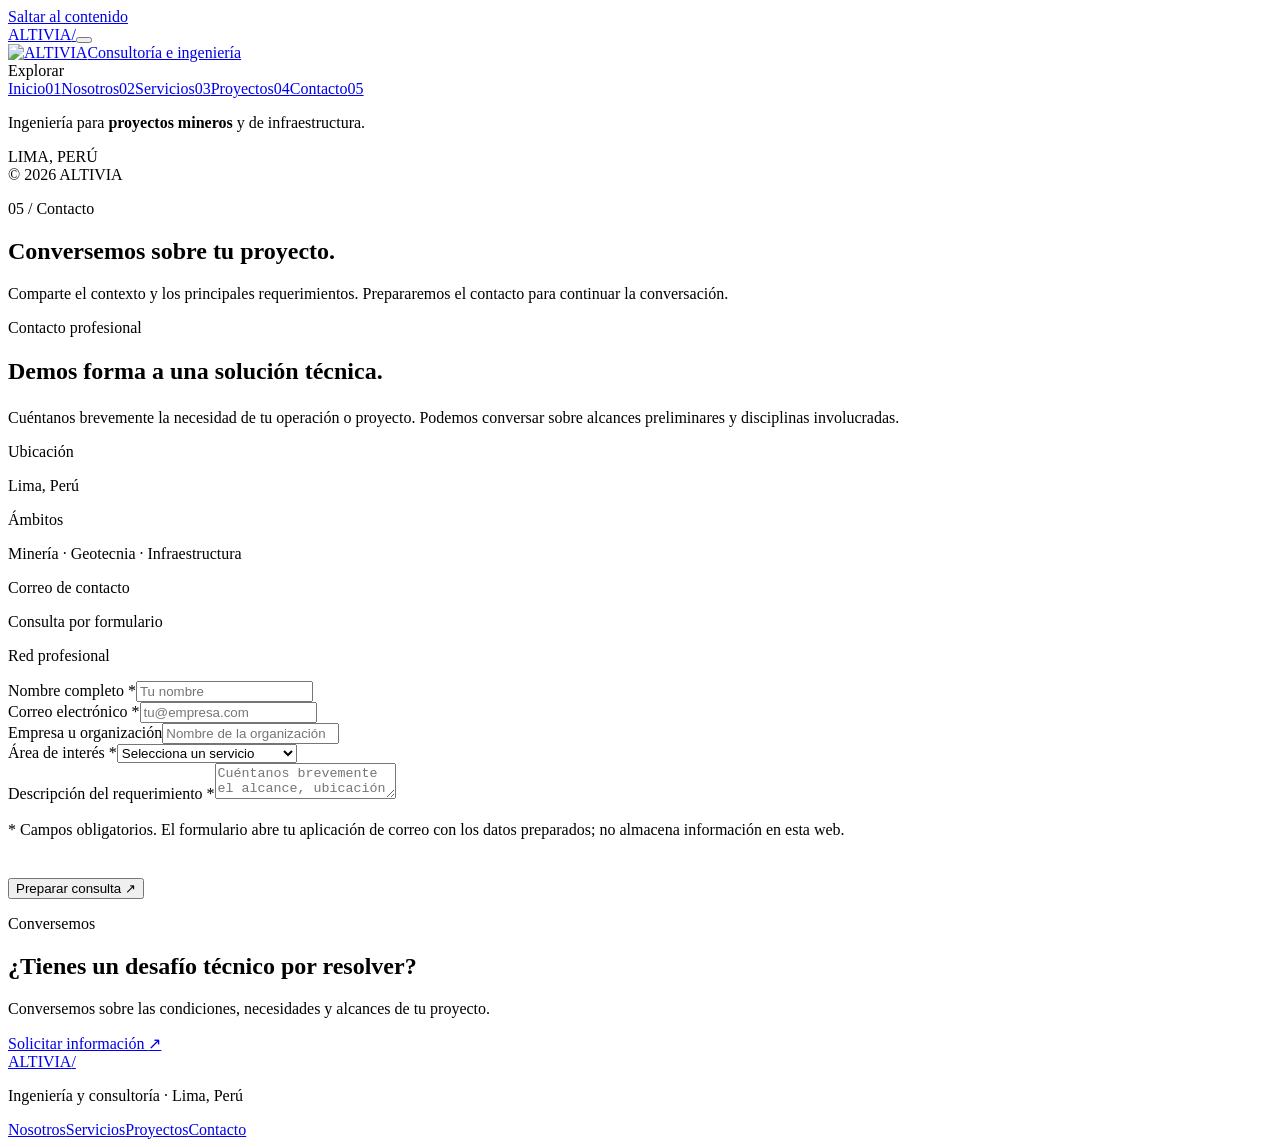
==== contacto.html @ 5d62ef06 "Add files via upload" ====
<!doctype html><html lang="es"><head><meta charset="utf-8"><meta name="viewport" content="width=device-width,initial-scale=1"><meta name="theme-color" content="#061e30"><meta name="description" content="Contacta a ALTIVIA para evaluar requerimientos de ingeniería, geotecnia, relaves e infraestructura."><meta property="og:type" content="website"><meta property="og:title" content="Contacto | ALTIVIA"><meta property="og:description" content="Contacta a ALTIVIA para evaluar requerimientos de ingeniería, geotecnia, relaves e infraestructura."><meta property="og:image" content="assets/img/aerial-relaves.webp"><title>Contacto | ALTIVIA</title><link rel="icon" type="image/svg+xml" href="favicon.svg"><link rel="preconnect" href="https://fonts.googleapis.com"><link rel="preconnect" href="https://fonts.gstatic.com" crossorigin><link rel="stylesheet" href="assets/css/styles.css"></head><body><div class="layout"><a class="skip" href="#contenido">Saltar al contenido</a>
<header class="mobile-header"><a class="mobile-logo" href="index.html" aria-label="ALTIVIA, ir al inicio">ALTIVIA<span style="color:var(--red)">/</span></a><button type="button" class="mobile-nav-trigger" id="mobile-menu" aria-label="Abrir navegación" aria-controls="main-sidebar" aria-expanded="false"><span class="burger-icon" aria-hidden="true"><i></i><i></i><i></i></span></button></header>
<div class="mobile-scrim" id="mobile-scrim" aria-hidden="true"></div>
<aside class="sidebar" id="main-sidebar" aria-label="Navegación principal"><a href="index.html" class="brand" aria-label="ALTIVIA - Inicio"><img class="brand-img" src="assets/img/altivia-logotipo-blanco.png" alt="ALTIVIA" width="164" height="45"><span class="brand-sub">Consultoría e ingeniería</span></a><div class="sidebar-lab">Explorar</div><nav class="site-nav"><a class="nav-link " href="index.html" ><span>Inicio</span><span class="nav-no">01</span></a><a class="nav-link " href="nosotros.html" ><span>Nosotros</span><span class="nav-no">02</span></a><a class="nav-link " href="servicios.html" ><span>Servicios</span><span class="nav-no">03</span></a><a class="nav-link " href="proyectos.html" ><span>Proyectos</span><span class="nav-no">04</span></a><a class="nav-link current" href="contacto.html" aria-current="page"><span>Contacto</span><span class="nav-no">05</span></a></nav><div class="sidebar-bottom"><span class="side-line"></span><p class="side-tagline">Ingeniería para <strong>proyectos mineros</strong> y de infraestructura.</p><p class="side-small">LIMA, PERÚ<br>© <span id="year">2026</span> ALTIVIA</p></div></aside><main class="main" id="contenido"><section class="sub-hero wrap" style="--hero-image:url('assets/img/equipo-en-campo.webp')"><div class="page-inner" style="width:100%"><div class="hero-content"><p class="eyebrow">05 / Contacto</p><h1>Conversemos sobre <strong>tu proyecto.</strong></h1><p>Comparte el contexto y los principales requerimientos. Prepararemos el contacto para continuar la conversación.</p></div></div></section><section class="section section-white wrap"><div class="page-inner contact-grid"><div class="contact-copy"><p class="section-kicker">Contacto profesional</p><h2 style="margin-top:21px">Demos forma a una <strong>solución técnica.</strong></h2><p class="bodycopy" style="margin-top:24px">Cuéntanos brevemente la necesidad de tu operación o proyecto. Podemos conversar sobre alcances preliminares y disciplinas involucradas.</p><div class="contact-info"><div class="contact-info-item"><span>Ubicación</span><p>Lima, Perú</p></div><div class="contact-info-item"><span>Ámbitos</span><p>Minería · Geotecnia · Infraestructura</p></div><div class="contact-info-item"><span>Correo de contacto</span><p><a data-contact-email href="#" hidden></a><span class="detail-note">Consulta por formulario</span></p></div><div class="contact-info-item"><span>Red profesional</span><p><a data-linkedin href="#" hidden target="_blank" rel="noopener noreferrer">LinkedIn de ALTIVIA ↗</a></p></div></div></div><div><form id="contact-form"><div class="form-grid"><div class="field"><label for="nombre">Nombre completo *</label><input id="nombre" name="nombre" autocomplete="name" required maxlength="120" placeholder="Tu nombre"></div><div class="field"><label for="correo">Correo electrónico *</label><input id="correo" type="email" name="correo" autocomplete="email" maxlength="160" required placeholder="tu@empresa.com"></div><div class="field field-full"><label for="empresa">Empresa u organización</label><input id="empresa" name="empresa" autocomplete="organization" maxlength="140" placeholder="Nombre de la organización"></div><div class="field field-full"><label for="servicio">Área de interés *</label><select name="servicio" id="servicio" required><option value="" disabled selected>Selecciona un servicio</option><option>Geotecnia minera</option><option>Gestión de relaves</option><option>Investigaciones geofísicas</option><option>Ingeniería civil e hidráulica</option><option>Supervisión y QA/QC</option><option>Evaluación de alternativas</option><option>Otro requerimiento</option></select></div><div class="field field-full"><label for="mensaje">Descripción del requerimiento *</label><textarea id="mensaje" name="mensaje" minlength="15" maxlength="3000" required placeholder="Cuéntanos brevemente el alcance, ubicación y necesidad del proyecto..."></textarea></div></div><p class="form-note" style="margin-top:18px">* Campos obligatorios. El formulario abre tu aplicación de correo con los datos preparados; no almacena información en esta web.</p><div id="form-status" class="form-status" aria-live="polite"></div><button class="button button-navy" type="submit" style="margin-top:23px">Preparar consulta <span class="arrow" aria-hidden="true">↗</span></button></form></div></div></section><section class="section cta wrap"><div class="page-inner cta-inner"><div><p class="eyebrow">Conversemos</p><h2>¿Tienes un <strong>desafío técnico</strong> por resolver?</h2><p>Conversemos sobre las condiciones, necesidades y alcances de tu proyecto.</p></div><a class="button" href="contacto.html">Solicitar información <span class="arrow" aria-hidden="true">↗</span></a></div></section><footer class="footer wrap"><div class="page-inner footer-inner"><div><a href="index.html" class="footer-brand">ALTIVIA<span class="foot-mark">/</span></a><p class="footer-meta">Ingeniería y consultoría · Lima, Perú</p></div><nav class="footer-links" aria-label="Enlaces inferiores"><a href="nosotros.html">Nosotros</a><a href="servicios.html">Servicios</a><a href="proyectos.html">Proyectos</a><a href="contacto.html">Contacto</a><a data-linkedin href="#" rel="noopener noreferrer" target="_blank" hidden>LinkedIn</a></nav></div></footer></main></div><script src="assets/js/config.js" defer></script><script src="assets/js/main.js" defer></script></body></html>
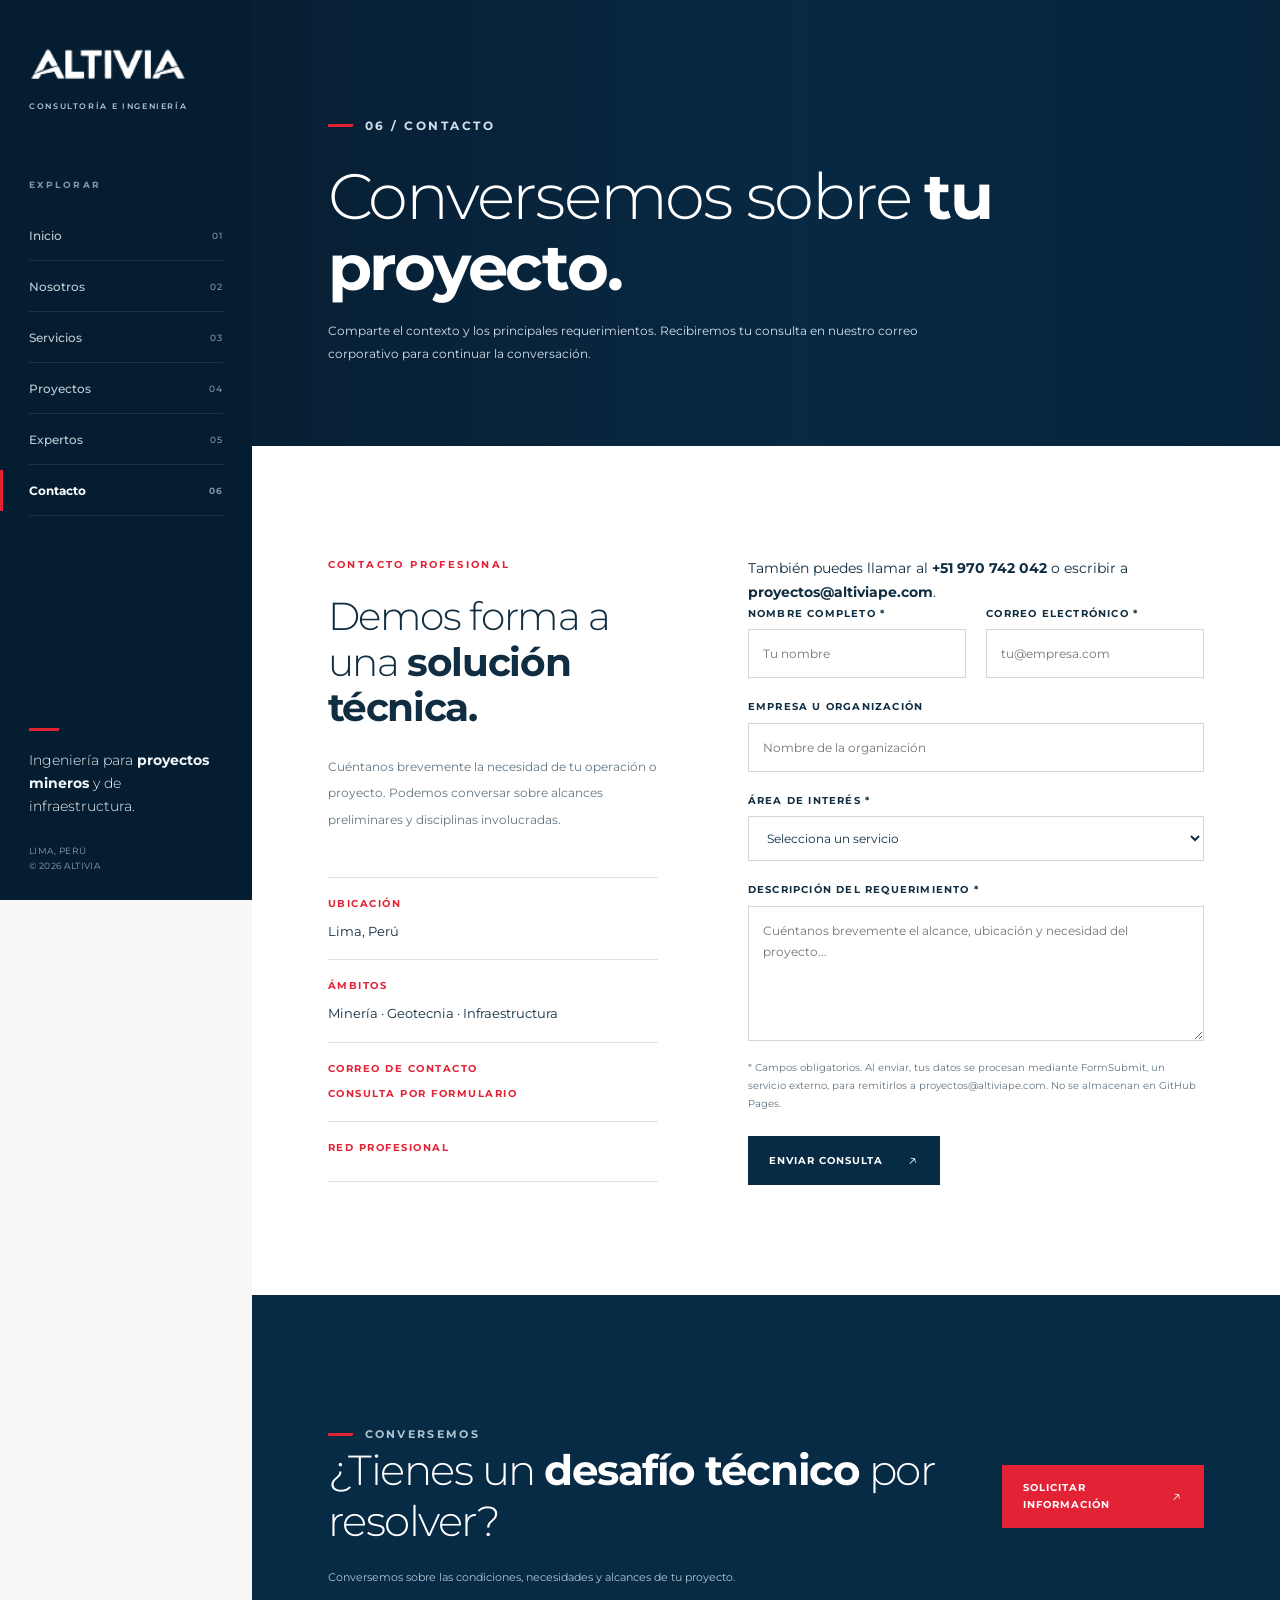
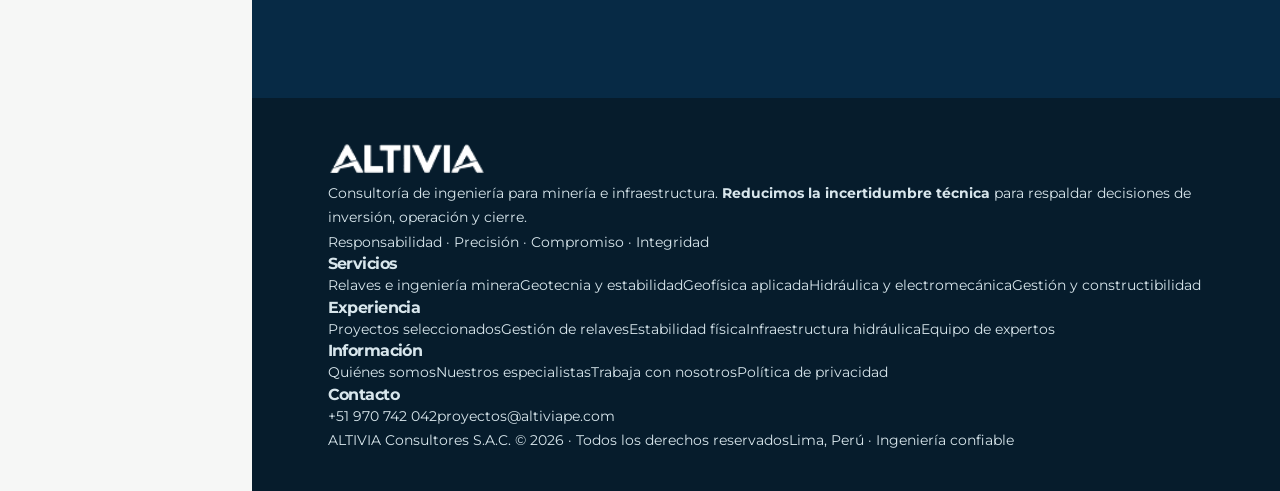
==== commit ce787ec9: "Add files via upload" ====
--- a/contacto.html
+++ b/contacto.html
@@ -1,4 +1,10 @@
-<!doctype html><html lang="es"><head><meta charset="utf-8"><meta name="viewport" content="width=device-width,initial-scale=1"><meta name="theme-color" content="#061e30"><meta name="description" content="Contacta a ALTIVIA para evaluar requerimientos de ingeniería, geotecnia, relaves e infraestructura."><meta property="og:type" content="website"><meta property="og:title" content="Contacto | ALTIVIA"><meta property="og:description" content="Contacta a ALTIVIA para evaluar requerimientos de ingeniería, geotecnia, relaves e infraestructura."><meta property="og:image" content="assets/img/aerial-relaves.webp"><title>Contacto | ALTIVIA</title><link rel="icon" type="image/svg+xml" href="favicon.svg"><link rel="preconnect" href="https://fonts.googleapis.com"><link rel="preconnect" href="https://fonts.gstatic.com" crossorigin><link rel="stylesheet" href="assets/css/styles.css"></head><body><div class="layout"><a class="skip" href="#contenido">Saltar al contenido</a>
-<header class="mobile-header"><a class="mobile-logo" href="index.html" aria-label="ALTIVIA, ir al inicio">ALTIVIA<span style="color:var(--red)">/</span></a><button type="button" class="mobile-nav-trigger" id="mobile-menu" aria-label="Abrir navegación" aria-controls="main-sidebar" aria-expanded="false"><span class="burger-icon" aria-hidden="true"><i></i><i></i><i></i></span></button></header>
-<div class="mobile-scrim" id="mobile-scrim" aria-hidden="true"></div>
-<aside class="sidebar" id="main-sidebar" aria-label="Navegación principal"><a href="index.html" class="brand" aria-label="ALTIVIA - Inicio"><img class="brand-img" src="assets/img/altivia-logotipo-blanco.png" alt="ALTIVIA" width="164" height="45"><span class="brand-sub">Consultoría e ingeniería</span></a><div class="sidebar-lab">Explorar</div><nav class="site-nav"><a class="nav-link " href="index.html" ><span>Inicio</span><span class="nav-no">01</span></a><a class="nav-link " href="nosotros.html" ><span>Nosotros</span><span class="nav-no">02</span></a><a class="nav-link " href="servicios.html" ><span>Servicios</span><span class="nav-no">03</span></a><a class="nav-link " href="proyectos.html" ><span>Proyectos</span><span class="nav-no">04</span></a><a class="nav-link current" href="contacto.html" aria-current="page"><span>Contacto</span><span class="nav-no">05</span></a></nav><div class="sidebar-bottom"><span class="side-line"></span><p class="side-tagline">Ingeniería para <strong>proyectos mineros</strong> y de infraestructura.</p><p class="side-small">LIMA, PERÚ<br>© <span id="year">2026</span> ALTIVIA</p></div></aside><main class="main" id="contenido"><section class="sub-hero wrap" style="--hero-image:url('assets/img/equipo-en-campo.webp')"><div class="page-inner" style="width:100%"><div class="hero-content"><p class="eyebrow">05 / Contacto</p><h1>Conversemos sobre <strong>tu proyecto.</strong></h1><p>Comparte el contexto y los principales requerimientos. Prepararemos el contacto para continuar la conversación.</p></div></div></section><section class="section section-white wrap"><div class="page-inner contact-grid"><div class="contact-copy"><p class="section-kicker">Contacto profesional</p><h2 style="margin-top:21px">Demos forma a una <strong>solución técnica.</strong></h2><p class="bodycopy" style="margin-top:24px">Cuéntanos brevemente la necesidad de tu operación o proyecto. Podemos conversar sobre alcances preliminares y disciplinas involucradas.</p><div class="contact-info"><div class="contact-info-item"><span>Ubicación</span><p>Lima, Perú</p></div><div class="contact-info-item"><span>Ámbitos</span><p>Minería · Geotecnia · Infraestructura</p></div><div class="contact-info-item"><span>Correo de contacto</span><p><a data-contact-email href="#" hidden></a><span class="detail-note">Consulta por formulario</span></p></div><div class="contact-info-item"><span>Red profesional</span><p><a data-linkedin href="#" hidden target="_blank" rel="noopener noreferrer">LinkedIn de ALTIVIA ↗</a></p></div></div></div><div><form id="contact-form"><div class="form-grid"><div class="field"><label for="nombre">Nombre completo *</label><input id="nombre" name="nombre" autocomplete="name" required maxlength="120" placeholder="Tu nombre"></div><div class="field"><label for="correo">Correo electrónico *</label><input id="correo" type="email" name="correo" autocomplete="email" maxlength="160" required placeholder="tu@empresa.com"></div><div class="field field-full"><label for="empresa">Empresa u organización</label><input id="empresa" name="empresa" autocomplete="organization" maxlength="140" placeholder="Nombre de la organización"></div><div class="field field-full"><label for="servicio">Área de interés *</label><select name="servicio" id="servicio" required><option value="" disabled selected>Selecciona un servicio</option><option>Geotecnia minera</option><option>Gestión de relaves</option><option>Investigaciones geofísicas</option><option>Ingeniería civil e hidráulica</option><option>Supervisión y QA/QC</option><option>Evaluación de alternativas</option><option>Otro requerimiento</option></select></div><div class="field field-full"><label for="mensaje">Descripción del requerimiento *</label><textarea id="mensaje" name="mensaje" minlength="15" maxlength="3000" required placeholder="Cuéntanos brevemente el alcance, ubicación y necesidad del proyecto..."></textarea></div></div><p class="form-note" style="margin-top:18px">* Campos obligatorios. El formulario abre tu aplicación de correo con los datos preparados; no almacena información en esta web.</p><div id="form-status" class="form-status" aria-live="polite"></div><button class="button button-navy" type="submit" style="margin-top:23px">Preparar consulta <span class="arrow" aria-hidden="true">↗</span></button></form></div></div></section><section class="section cta wrap"><div class="page-inner cta-inner"><div><p class="eyebrow">Conversemos</p><h2>¿Tienes un <strong>desafío técnico</strong> por resolver?</h2><p>Conversemos sobre las condiciones, necesidades y alcances de tu proyecto.</p></div><a class="button" href="contacto.html">Solicitar información <span class="arrow" aria-hidden="true">↗</span></a></div></section><footer class="footer wrap"><div class="page-inner footer-inner"><div><a href="index.html" class="footer-brand">ALTIVIA<span class="foot-mark">/</span></a><p class="footer-meta">Ingeniería y consultoría · Lima, Perú</p></div><nav class="footer-links" aria-label="Enlaces inferiores"><a href="nosotros.html">Nosotros</a><a href="servicios.html">Servicios</a><a href="proyectos.html">Proyectos</a><a href="contacto.html">Contacto</a><a data-linkedin href="#" rel="noopener noreferrer" target="_blank" hidden>LinkedIn</a></nav></div></footer></main></div><script src="assets/js/config.js" defer></script><script src="assets/js/main.js" defer></script></body></html>+<!DOCTYPE html>
+<html lang="es"><head><meta charset="utf-8"/><meta content="width=device-width,initial-scale=1" name="viewport"/><meta content="#061e30" name="theme-color"/><meta content="Contacta a ALTIVIA para evaluar requerimientos de ingeniería, geotecnia, relaves e infraestructura." name="description"/><meta content="website" property="og:type"/><meta content="Contacto | ALTIVIA" property="og:title"/><meta content="Contacta a ALTIVIA para evaluar requerimientos de ingeniería, geotecnia, relaves e infraestructura." property="og:description"/><meta content="assets/img/aerial-relaves.webp" property="og:image"/><title>Contacto | ALTIVIA</title><link href="favicon.svg" rel="icon" type="image/svg+xml"/><link href="https://fonts.googleapis.com" rel="preconnect"/><link crossorigin="" href="https://fonts.gstatic.com" rel="preconnect"/><link href="assets/css/styles.css?v=3" rel="stylesheet"/></head><body><div class="layout"><a class="skip" href="#contenido">Saltar al contenido</a>
+<header class="mobile-header"><a aria-label="ALTIVIA, ir al inicio" class="mobile-logo" href="index.html">ALTIVIA<span style="color:var(--red)">/</span></a><button aria-controls="main-sidebar" aria-expanded="false" aria-label="Abrir navegación" class="mobile-nav-trigger" id="mobile-menu" type="button"><span aria-hidden="true" class="burger-icon"><i></i><i></i><i></i></span></button></header>
+<div aria-hidden="true" class="mobile-scrim" id="mobile-scrim"></div>
+<aside aria-label="Navegación principal" class="sidebar" id="main-sidebar"><a aria-label="ALTIVIA - Inicio" class="brand" href="index.html"><img alt="ALTIVIA" class="brand-img" height="45" src="assets/img/altivia-logotipo-blanco.png" width="164"/><span class="brand-sub">Consultoría e ingeniería</span></a><div class="sidebar-lab">Explorar</div><nav class="site-nav"><a class="nav-link" href="index.html"><span>Inicio</span><span class="nav-no">01</span></a><a class="nav-link" href="nosotros.html"><span>Nosotros</span><span class="nav-no">02</span></a><a class="nav-link" href="servicios.html"><span>Servicios</span><span class="nav-no">03</span></a><a class="nav-link" href="proyectos.html"><span>Proyectos</span><span class="nav-no">04</span></a><a class="nav-link" href="expertos.html"><span>Expertos</span><span class="nav-no">05</span></a><a aria-current="page" class="nav-link current" href="contacto.html"><span>Contacto</span><span class="nav-no">06</span></a></nav><div class="sidebar-bottom"><span class="side-line"></span><p class="side-tagline">Ingeniería para <strong>proyectos mineros</strong> y de infraestructura.</p><p class="side-small">LIMA, PERÚ<br/>© <span id="year">2026</span> ALTIVIA</p></div></aside><main class="main" id="contenido"><section class="sub-hero wrap" style="--hero-image:url('assets/img/equipo-en-campo.webp')"><div class="page-inner" style="width:100%"><div class="hero-content"><p class="eyebrow">06 / Contacto</p><h1>Conversemos sobre <strong>tu proyecto.</strong></h1><p>Comparte el contexto y los principales requerimientos. Recibiremos tu consulta en nuestro correo corporativo para continuar la conversación.</p></div></div></section><section class="section section-white wrap"><div class="page-inner contact-grid"><div class="contact-copy"><p class="section-kicker">Contacto profesional</p><h2 style="margin-top:21px">Demos forma a una <strong>solución técnica.</strong></h2><p class="bodycopy" style="margin-top:24px">Cuéntanos brevemente la necesidad de tu operación o proyecto. Podemos conversar sobre alcances preliminares y disciplinas involucradas.</p><div class="contact-info"><div class="contact-info-item"><span>Ubicación</span><p>Lima, Perú</p></div><div class="contact-info-item"><span>Ámbitos</span><p>Minería · Geotecnia · Infraestructura</p></div><div class="contact-info-item"><span>Correo de contacto</span><p><a data-contact-email="" hidden="" href="#"></a><span class="detail-note">Consulta por formulario</span></p></div><div class="contact-info-item"><span>Red profesional</span><p><a data-linkedin="" hidden="" href="#" rel="noopener noreferrer" target="_blank">LinkedIn de ALTIVIA ↗</a></p></div></div></div><div><p class="contact-phone-inline">También puedes llamar al <a href="tel:+51970742042"><strong>+51 970 742 042</strong></a> o escribir a <a href="mailto:proyectos@altiviape.com"><strong>proyectos@altiviape.com</strong></a>.</p><form accept-charset="UTF-8" action="https://formsubmit.co/proyectos@altiviape.com" id="contact-form" method="POST">
+<input name="_subject" type="hidden" value="Nueva consulta desde ALTIVIA Web"/>
+<input name="_template" type="hidden" value="table"/>
+<input name="_next" type="hidden" value="https://yersicp-oss.github.io/altivia-web/gracias.html"/>
+<input name="_url" type="hidden" value="https://yersicp-oss.github.io/altivia-web/contacto.html"/>
+<input aria-hidden="true" autocomplete="off" name="_honey" style="position:absolute;left:-9999px" tabindex="-1" type="text"/><div class="form-grid"><div class="field"><label for="nombre">Nombre completo *</label><input autocomplete="name" id="nombre" maxlength="120" name="nombre" placeholder="Tu nombre" required=""/></div><div class="field"><label for="correo">Correo electrónico *</label><input autocomplete="email" id="correo" maxlength="160" name="email" placeholder="tu@empresa.com" required="" type="email"/></div><div class="field field-full"><label for="empresa">Empresa u organización</label><input autocomplete="organization" id="empresa" maxlength="140" name="empresa" placeholder="Nombre de la organización"/></div><div class="field field-full"><label for="servicio">Área de interés *</label><select id="servicio" name="servicio" required=""><option disabled="" selected="" value="">Selecciona un servicio</option><option>Geotecnia minera</option><option>Gestión de relaves</option><option>Investigaciones geofísicas</option><option>Ingeniería civil e hidráulica</option><option>Supervisión y QA/QC</option><option>Evaluación de alternativas</option><option>Otro requerimiento</option></select></div><div class="field field-full"><label for="mensaje">Descripción del requerimiento *</label><textarea id="mensaje" maxlength="3000" minlength="15" name="mensaje" placeholder="Cuéntanos brevemente el alcance, ubicación y necesidad del proyecto..." required=""></textarea></div></div><p class="form-note" style="margin-top:18px">* Campos obligatorios. Al enviar, tus datos se procesan mediante FormSubmit, un servicio externo, para remitirlos a proyectos@altiviape.com. No se almacenan en GitHub Pages.</p><button class="button button-navy" style="margin-top:23px" type="submit">Enviar consulta <span aria-hidden="true" class="arrow">↗</span></button></form></div></div></section><section class="section cta wrap"><div class="page-inner cta-inner"><div><p class="eyebrow">Conversemos</p><h2>¿Tienes un <strong>desafío técnico</strong> por resolver?</h2><p>Conversemos sobre las condiciones, necesidades y alcances de tu proyecto.</p></div><a class="button" href="contacto.html">Solicitar información <span aria-hidden="true" class="arrow">↗</span></a></div></section><footer class="footer footer-pro wrap" role="contentinfo"><div class="page-inner"><div class="footer-columns"><div class="footer-column footer-company"><a class="footer-logo" href="index.html"><img alt="ALTIVIA Consultores" height="45" src="assets/img/altivia-logotipo-blanco.png" width="164"/></a><p>Consultoría de ingeniería para minería e infraestructura. <strong>Reducimos la incertidumbre técnica</strong> para respaldar decisiones de inversión, operación y cierre.</p><p class="footer-values">Responsabilidad · Precisión · Compromiso · Integridad</p></div><div class="footer-column"><h3>Servicios</h3><a href="servicios.html#servicio-1">Relaves e ingeniería minera</a><a href="servicios.html#servicio-2">Geotecnia y estabilidad</a><a href="servicios.html#servicio-3">Geofísica aplicada</a><a href="servicios.html#servicio-4">Hidráulica y electromecánica</a><a href="servicios.html#servicio-5">Gestión y constructibilidad</a></div><div class="footer-column"><h3>Experiencia</h3><a href="proyectos.html">Proyectos seleccionados</a><a href="proyectos.html?categoria=relaves">Gestión de relaves</a><a href="proyectos.html?categoria=geotecnia">Estabilidad física</a><a href="proyectos.html?categoria=agua">Infraestructura hidráulica</a><a href="expertos.html">Equipo de expertos</a></div><div class="footer-column"><h3>Información</h3><a href="nosotros.html">Quiénes somos</a><a href="expertos.html">Nuestros especialistas</a><a href="mailto:proyectos@altiviape.com?subject=Postulaci%C3%B3n%20ALTIVIA">Trabaja con nosotros</a><a href="privacidad.html">Política de privacidad</a><h3 class="footer-contact-title">Contacto</h3><a class="footer-contact-link" href="tel:+51970742042">+51 970 742 042</a><a class="footer-contact-link" href="mailto:proyectos@altiviape.com">proyectos@altiviape.com</a></div></div><div class="footer-bottom"><span>ALTIVIA Consultores S.A.C. © <span class="footer-year">2026</span> · Todos los derechos reservados</span><span>Lima, Perú · Ingeniería confiable</span></div></div></footer></main></div><script defer="" src="assets/js/config.js?v=3"></script><script defer="" src="assets/js/main.js?v=3"></script></body></html>
--- a/assets/css/styles.css
+++ b/assets/css/styles.css
@@ -0,0 +1,7 @@
+@import url('https://fonts.googleapis.com/css2?family=Montserrat:wght@300;400;500;600;700;800&display=swap');
+:root{--navy:#072a45;--navy2:#0b3654;--navy3:#051d30;--red:#e32236;--ink:#102d41;--muted:#637582;--paper:#f6f7f6;--line:#dce3e7;--white:#fff;--sidebar:252px;--max:1510px;--ease:cubic-bezier(.2,.7,.15,1)}
+*{box-sizing:border-box}html{scroll-behavior:smooth}body{margin:0;background:var(--paper);color:var(--ink);font-family:'Montserrat',Arial,sans-serif;font-size:14px;line-height:1.75;-webkit-font-smoothing:antialiased}::selection{background:#f6bec3;color:#071e30}a{color:inherit;text-decoration:none}button,input,select,textarea{font:inherit}button{cursor:pointer}button:disabled{cursor:not-allowed}img{max-width:100%;display:block}h1,h2,h3,h4,p{margin:0}h1,h2,h3,h4{line-height:1.16;letter-spacing:-.035em}h1,h2{font-weight:300}strong,b{font-weight:700}.skip{position:absolute;left:-9999px;z-index:1000;background:#fff;padding:10px}.skip:focus{left:10px;top:10px}.layout{min-height:100vh}.sidebar{position:fixed;z-index:50;left:0;top:0;bottom:0;width:var(--sidebar);padding:41px 29px 27px;background:var(--navy3);display:flex;flex-direction:column;color:#fff}.brand{display:block;width:max-content;margin-bottom:64px}.brand-img{width:164px;height:auto;min-height:39px;object-fit:contain;object-position:left center}.brand-sub{display:block;margin-top:12px;font-size:8px;font-weight:600;letter-spacing:.205em;color:#b9c7d4;text-transform:uppercase}.sidebar-lab{font-size:9px;letter-spacing:.27em;color:#7e9bae;text-transform:uppercase;font-weight:700;margin-bottom:18px}.site-nav{display:flex;flex-direction:column;gap:0}.nav-link{display:flex;align-items:center;justify-content:space-between;min-height:51px;color:#bdccd5;border-bottom:1px solid #ffffff19;font-size:12px;font-weight:500;transition:color .2s,padding .2s}.nav-link:hover,.nav-link:focus-visible{color:#fff;padding-left:4px}.nav-link.current{color:#fff;font-weight:700}.nav-link.current:before{content:'';position:absolute;left:0;height:41px;width:3px;background:var(--red)}.nav-no{font-size:9px;color:#7d99ad;letter-spacing:.1em}.sidebar-bottom{margin-top:auto}.side-line{display:block;width:30px;height:3px;background:var(--red);transform:skew(-20deg);margin-bottom:18px}.side-tagline{font-weight:300;font-size:14px;line-height:1.65;color:#f3f7fa}.side-tagline strong{font-weight:700}.side-small{font-size:9px;color:#8ba2b2;line-height:1.6;letter-spacing:.05em;margin-top:26px}.main{margin-left:var(--sidebar);min-width:0;overflow:hidden}.page-inner{max-width:var(--max);margin:auto}.wrap{padding-left:clamp(28px,5.9vw,104px);padding-right:clamp(28px,5.9vw,104px)}.top-rail{position:absolute;z-index:5;left:0;right:0;top:0;display:flex;align-items:center;justify-content:space-between;padding:24px clamp(28px,5.9vw,104px);font-size:9px;letter-spacing:.16em;font-weight:600;color:#e9f1f6;text-transform:uppercase}.top-rail .top-right{display:flex;align-items:center;gap:14px}.top-dot{width:5px;height:5px;background:var(--red);border-radius:100%}.hero{height:min(790px,100vh);min-height:620px;background:var(--navy3);color:white;position:relative;isolation:isolate;overflow:hidden;display:flex;align-items:center}.hero::before{content:'';position:absolute;inset:0;background-image:linear-gradient(90deg,rgba(2,24,40,.88) 0%,rgba(3,28,47,.65) 44%,rgba(4,32,54,.22) 100%),url('../img/aerial-relaves.webp');background-position:center,center 51%;background-size:cover;z-index:-2}.hero::after{content:'';position:absolute;z-index:-1;right:-200px;bottom:-230px;width:650px;height:420px;border:1px solid #ffffff59;border-radius:49% 51% 0 0;transform:rotate(-26deg)}.hero-content{position:relative;z-index:2;max-width:950px;padding-top:84px;padding-bottom:120px}.eyebrow{display:inline-flex;align-items:center;gap:12px;letter-spacing:.21em;text-transform:uppercase;font-size:10px;font-weight:700;color:#aac1cf}.eyebrow::before{content:'';height:3px;width:25px;transform:skew(-22deg);background:var(--red)}.hero .eyebrow{color:#c9d7de}.hero h1{font-size:clamp(47px,5.2vw,87px);max-width:900px;letter-spacing:-.048em;margin:26px 0 25px;line-height:1.08}.hero h1 strong{display:inline;font-weight:700}.hero-desc{max-width:640px;font-size:14px;line-height:1.95;font-weight:400;color:#e5eef4}.btn-row{display:flex;gap:13px;align-items:center;flex-wrap:wrap;margin-top:37px}.button{min-height:49px;padding:13px 20px;background:var(--red);color:#fff;display:inline-flex;align-items:center;justify-content:center;gap:24px;text-transform:uppercase;letter-spacing:.1em;font-size:10px;font-weight:700;border:1px solid var(--red);transition:.25s var(--ease)}.button:hover{background:#b81327;border-color:#b81327;transform:translateY(-2px)}.button-outline{background:transparent;border:1px solid #ffffffa8}.button-outline:hover{background:#fff;color:var(--navy3);border-color:#fff}.button-navy{background:var(--navy);border-color:var(--navy)}.button-navy:hover{background:#0b466b;border-color:#0b466b}.button-text{color:var(--navy);background:transparent;border-color:transparent;padding-left:0}.button-text:hover{background:transparent;color:var(--red);border-color:transparent}.arrow{font-size:18px;font-weight:300;line-height:1}.hero-footer{position:absolute;z-index:3;left:0;bottom:0;right:0;padding:25px clamp(28px,5.9vw,104px);border-top:1px solid #ffffff38;display:flex;align-items:center;justify-content:space-between;font-size:9px;letter-spacing:.18em;text-transform:uppercase;color:#e1eaf0}.scroll-indicator{display:flex;align-items:center;gap:14px}.scroll-indicator::after{content:'';height:24px;width:1px;background:#dfebf4}.hero-index{display:flex;gap:15px;align-items:center}.hero-index strong{font-size:11px}.section{padding-top:110px;padding-bottom:110px}.section-white{background:#fff}.section-pale{background:var(--paper)}.section-dark{background:var(--navy3);color:#fff}.section-head{display:flex;align-items:start;justify-content:space-between;gap:35px;margin-bottom:50px}.section-title{font-size:clamp(33px,3.3vw,56px);margin-top:20px;max-width:840px}.section-title strong{font-weight:700}.section-intro{max-width:420px;font-size:12px;line-height:2;color:var(--muted);padding-top:30px}.section-dark .section-intro{color:#b9cad6}.section-kicker{font-size:10px;letter-spacing:.24em;color:var(--red);font-weight:700;text-transform:uppercase}.two-col{display:grid;grid-template-columns:minmax(0,1fr) minmax(0,1fr);gap:clamp(35px,6vw,100px);align-items:center}.lead{font-size:clamp(20px,2.15vw,32px);line-height:1.53;font-weight:300;letter-spacing:-.026em}.lead strong{font-weight:700}.bodycopy{font-size:12px;line-height:2.2;color:var(--muted)}.bodycopy + .bodycopy{margin-top:16px}.photo-frame{position:relative;overflow:hidden;background:#dae3e7}.photo-frame img{width:100%;height:100%;object-fit:cover;transition:transform .75s var(--ease)}.photo-frame:hover img{transform:scale(1.035)}.photo-frame:after{content:'';position:absolute;right:0;bottom:0;width:95px;height:4px;background:var(--red)}.about-photo{height:550px}.about-photo img{object-position:center 57%}.photo-credit{font-size:9px;color:#82939d;margin-top:12px;letter-spacing:.07em}.mini-metrics{display:grid;grid-template-columns:repeat(3,minmax(0,1fr));border-top:1px solid var(--line);margin-top:33px;padding-top:26px;gap:20px}.mini-metric strong{display:block;color:var(--navy);font-size:13px;line-height:1.4}.mini-metric span{display:block;color:var(--muted);font-size:10px;line-height:1.6;margin-top:7px}.service-list{display:grid;grid-template-columns:repeat(3,minmax(0,1fr));gap:1px;background:var(--line);border:1px solid var(--line)}.service{background:#fff;padding:34px 30px 38px;min-height:270px;display:flex;flex-direction:column;align-items:start;transition:background .2s}.service:hover{background:#f4f8fa}.service-num{font-size:10px;letter-spacing:.13em;color:var(--red);font-weight:700}.service h3{font-size:21px;font-weight:600;line-height:1.35;letter-spacing:-.03em;margin:28px 0 13px}.service p{font-size:11px;line-height:1.9;color:var(--muted);margin-bottom:20px}.service .micro-link{margin-top:auto}.micro-link{font-size:10px;text-transform:uppercase;letter-spacing:.11em;font-weight:700;color:var(--navy);display:inline-flex;align-items:center;gap:10px}.micro-link:after{content:'↗';font-size:16px;color:var(--red)}.image-band{min-height:500px;background:linear-gradient(90deg,#082a45ed 0%,#082a459c 46%,#082a4538 100%),url('../img/equipo-en-campo.webp') center 62%/cover;display:flex;align-items:center;color:#fff}.image-band .band-body{max-width:780px;padding:110px 0}.image-band h2{font-size:clamp(36px,4vw,65px);margin:26px 0;line-height:1.22}.image-band h2 strong{font-weight:700}.image-band p{max-width:510px;font-size:12px;color:#dce7ee;line-height:2}.project-grid{display:grid;grid-template-columns:repeat(3,minmax(0,1fr));gap:23px}.project-card{background:#fff;border-bottom:1px solid var(--line);cursor:pointer;position:relative;transition:transform .24s var(--ease);outline-offset:4px}.project-card:hover{transform:translateY(-4px)}.project-media{position:relative;overflow:hidden;aspect-ratio:1.27;background:#dfe8ec}.project-media img{width:100%;height:100%;object-fit:cover;transition:transform .5s var(--ease)}.project-card:hover .project-media img{transform:scale(1.045)}.project-media:after{content:'';position:absolute;inset:0;background:linear-gradient(0deg,#061e315a,transparent 45%);pointer-events:none}.project-chip{position:absolute;z-index:2;bottom:15px;left:17px;padding:6px 9px;background:#fff;color:var(--navy);font-size:9px;letter-spacing:.085em;text-transform:uppercase;font-weight:700}.project-content{padding:21px 3px 25px}.project-sub{font-size:9px;text-transform:uppercase;letter-spacing:.14em;color:var(--muted);font-weight:600;margin-bottom:9px}.project-content h3{font-size:20px;line-height:1.36;font-weight:600;letter-spacing:-.03em}.project-link{display:flex;align-items:center;justify-content:space-between;margin-top:20px;color:var(--navy);font-size:10px;letter-spacing:.06em;font-weight:700}.project-link .arrow{color:var(--red)}.project-controls{display:flex;gap:14px;flex-wrap:wrap;align-items:center;margin:0 0 31px}.filter-buttons{display:flex;gap:8px;flex-wrap:wrap}.filter-btn{border:1px solid var(--line);background:#fff;color:var(--muted);font-size:10px;padding:10px 15px;font-weight:600;letter-spacing:.03em}.filter-btn.active,.filter-btn:hover{background:var(--navy);color:#fff;border-color:var(--navy)}.project-search{margin-left:auto;display:flex;align-items:center;gap:10px;border:1px solid var(--line);background:white;padding:9px 13px;min-width:195px}.project-search span{color:var(--muted)}.project-search input{min-width:0;width:100%;border:0;outline:0;background:transparent;font-size:11px}.results-line{font-size:10px;letter-spacing:.08em;color:var(--muted);margin:-11px 0 27px}.hidden-card{display:none!important}.empty{padding:28px;color:var(--muted);font-size:12px;border:1px dashed var(--line)}.values-grid{display:grid;grid-template-columns:repeat(3,minmax(0,1fr));gap:28px;border-top:1px solid #ffffff40;padding-top:39px}.value-no{color:var(--red);font-size:11px;font-weight:800}.value-title{font-size:20px;margin-top:20px;font-weight:600}.value p{font-size:11px;line-height:1.95;color:#c4d4de;margin-top:12px}.cta{background:var(--navy);color:#fff}.cta-inner{display:flex;gap:42px;justify-content:space-between;align-items:center}.cta h2{font-size:clamp(32px,3.3vw,54px);max-width:750px;line-height:1.22}.cta h2 strong{font-weight:700}.cta p{font-size:11px;color:#afc4d1;line-height:1.9;max-width:680px;margin-top:19px}.footer{background:#061c2c;color:#d8e6ec;padding-top:38px;padding-bottom:38px}.footer-inner{display:flex;gap:22px;align-items:center;justify-content:space-between}.footer-brand{font-size:20px;letter-spacing:-.04em;font-weight:800;color:#fff}.footer-meta{font-size:9px;letter-spacing:.08em;color:#87a4b7;margin-top:5px}.footer-links{display:flex;gap:20px;font-size:10px}.footer-links a:hover{color:#fff}.sub-hero{min-height:360px;position:relative;background:var(--navy3);color:#fff;display:flex;align-items:center;isolation:isolate}.sub-hero:before{content:'';position:absolute;inset:0;z-index:-1;background:linear-gradient(90deg,#071f33fa 0%,#082a45e3 53%,#072a4580 100%),var(--hero-image,url('../img/equipo-en-campo.webp')) center 42%/cover}.sub-hero .hero-content{padding:110px 0 80px}.sub-hero h1{font-size:clamp(43px,5vw,73px);line-height:1.1;margin:24px 0 17px}.sub-hero p{font-size:12px;line-height:1.95;max-width:630px;color:#d2e0ea}.section-narrow{max-width:780px;margin:auto}.number-list{counter-reset:steps;display:grid;grid-template-columns:repeat(2,minmax(0,1fr));gap:0;border-top:1px solid var(--line)}.number-item{padding:30px 23px 32px 0;border-bottom:1px solid var(--line)}.number-item span{font-size:10px;color:var(--red);font-weight:800}.number-item h3{font-size:18px;margin:15px 0 11px;font-weight:700}.number-item p{font-size:11px;color:var(--muted);line-height:2;max-width:400px}.full-image{aspect-ratio:16/7;object-fit:cover;width:100%}.service-detail{display:grid;grid-template-columns:65px 1fr 1fr;gap:20px;padding:37px 0;border-top:1px solid var(--line)}.service-detail:last-child{border-bottom:1px solid var(--line)}.service-detail .service-n{font-size:11px;color:var(--red);font-weight:700}.service-detail h2{font-size:27px;font-weight:600}.service-detail p{font-size:11px;line-height:2;color:var(--muted)}.service-detail ul{font-size:11px;color:var(--muted);line-height:2;margin:14px 0 0;padding-left:18px}.service-detail li::marker{color:var(--red)}.detail-note{font-size:11px;color:var(--muted);line-height:2}.contact-grid{display:grid;grid-template-columns:.84fr 1.16fr;gap:clamp(35px,7vw,110px)}.contact-copy h2{font-size:39px;font-weight:300}.contact-copy h2 strong{font-weight:700}.contact-info{margin-top:44px;border-top:1px solid var(--line)}.contact-info-item{padding:17px 0;border-bottom:1px solid var(--line)}.contact-info-item span{display:block;font-size:10px;text-transform:uppercase;letter-spacing:.15em;color:var(--red);font-weight:700}.contact-info-item p{font-size:13px;color:var(--ink);margin-top:7px}.field{display:flex;flex-direction:column;gap:7px}.field label{font-size:10px;text-transform:uppercase;letter-spacing:.12em;color:var(--ink);font-weight:700}.field input,.field select,.field textarea{padding:13px 14px;background:#fff;border:1px solid #cdd8df;color:var(--ink);font-size:12px;outline:0;border-radius:0;width:100%;transition:border-color .2s}.field textarea{min-height:135px;resize:vertical}.field input:focus,.field select:focus,.field textarea:focus{border-color:var(--navy)}.form-grid{display:grid;grid-template-columns:repeat(2,1fr);gap:20px}.form-grid .field-full{grid-column:1/-1}.form-note{font-size:10px;line-height:1.8;color:var(--muted)}.form-status{font-size:11px;line-height:1.8;padding:12px 14px;border-left:3px solid var(--red);background:#fff3f5;display:none}.form-status.show{display:block}.modal-overlay{position:fixed;inset:0;z-index:120;background:#031622d4;padding:25px;display:flex;align-items:center;justify-content:center}.modal-overlay[hidden]{display:none}.modal{background:#fff;color:var(--ink);width:min(890px,100%);max-height:calc(100vh - 50px);overflow:auto;position:relative;display:grid;grid-template-columns:1fr 1.05fr;box-shadow:0 18px 85px #0003}.modal-photo{height:100%;min-height:420px;width:100%;object-fit:cover}.modal-body{padding:44px 37px}.modal-body .eyebrow{font-size:9px}.modal-body h2{font-size:31px;font-weight:600;line-height:1.3;margin:22px 0}.modal-body p{font-size:12px;line-height:2;color:var(--muted)}.modal-close{position:absolute;top:8px;right:8px;width:39px;height:39px;border:0;background:var(--navy3);color:#fff;font-size:23px;line-height:1}.modal-label{margin-top:22px;font-size:10px;font-weight:700;text-transform:uppercase;color:var(--red);letter-spacing:.1em}.modal-body ul{font-size:11px;color:var(--muted);line-height:2;padding-left:18px}.modal-body li::marker{color:var(--red)}body.modal-open{overflow:hidden}.mobile-header,.mobile-nav-trigger,.mobile-scrim{display:none}.foot-mark{color:var(--red);margin-left:6px}.note-box{background:#f0f4f5;border-left:3px solid var(--red);padding:20px 25px;font-size:11px;line-height:1.9;color:#455d6c}.photo-accent{width:100%;height:100%;position:absolute;inset:0;background:linear-gradient(90deg,transparent 60%,#082a4599 100%);pointer-events:none}.outlined-count{font-size:clamp(60px,9vw,150px);font-weight:300;line-height:1;color:#e8edf0;letter-spacing:-.1em}.quote-row{display:flex;align-items:center;gap:20px}.red-slash{width:6px;height:66px;background:var(--red);transform:skew(-19deg);flex:none}.fine-rule{height:1px;background:var(--line);width:100%;margin:24px 0}.footnote{font-size:10px;line-height:1.8;color:var(--muted)}
+@media(max-width:1270px){:root{--sidebar:222px}.sidebar{padding:36px 24px 24px}.service-list{grid-template-columns:repeat(2,minmax(0,1fr))}.project-grid{grid-template-columns:repeat(2,minmax(0,1fr))}.section{padding-top:88px;padding-bottom:88px}.hero{height:680px}}
+@media(max-width:900px){:root{--sidebar:0px}.main{margin-left:0}.sidebar{transform:translateX(-105%);transition:transform .3s var(--ease);width:min(310px,80vw);padding-top:84px;box-shadow:10px 0 40px #0002}.sidebar.open{transform:translateX(0)}.mobile-header{position:fixed;display:flex;align-items:center;justify-content:space-between;z-index:60;top:0;left:0;right:0;height:65px;background:#061e30f5;padding:0 23px;color:#fff;backdrop-filter:blur(12px)}.mobile-logo{font-size:20px;font-weight:800;letter-spacing:-.05em}.mobile-nav-trigger{display:flex;align-items:center;justify-content:center;width:42px;height:42px;border:1px solid #ffffff4a;background:transparent;color:#fff;z-index:63}.burger-icon{display:flex;flex-direction:column;gap:5px}.burger-icon i{display:block;width:19px;height:1.5px;background:#fff}.mobile-scrim{position:fixed;display:block;z-index:45;inset:0;background:#00131fa6;opacity:0;visibility:hidden;transition:.25s}.mobile-scrim.open{visibility:visible;opacity:1}.top-rail{top:65px}.hero{min-height:690px;height:85vh}.hero-content{padding-top:150px;padding-bottom:125px}.hero h1{font-size:clamp(46px,8vw,76px)}.hero:before{background-position:center,56% center}.sub-hero{padding-top:65px;min-height:400px}.sub-hero .hero-content{padding-top:90px;padding-bottom:70px}.wrap{padding-left:clamp(24px,5vw,65px);padding-right:clamp(24px,5vw,65px)}.section-head{flex-direction:column;gap:12px}.section-intro{padding-top:0}.about-photo{height:450px}.contact-grid{gap:45px}}
+@media(max-width:620px){body{font-size:13px}.top-rail{display:none}.hero{min-height:670px;height:90svh}.hero h1{font-size:clamp(40px,11vw,59px)}.hero-desc{font-size:12px}.hero-content{padding-top:90px}.hero-footer{font-size:8px}.section{padding-top:74px;padding-bottom:74px}.section-title{font-size:36px}.section-head{margin-bottom:34px}.two-col,.contact-grid{grid-template-columns:1fr}.about-photo{height:380px;order:-1}.mini-metrics{gap:13px}.mini-metric span{font-size:9px}.service-list,.project-grid{grid-template-columns:1fr}.service{min-height:230px;padding:28px}.service h3{margin-top:20px}.project-media{aspect-ratio:1.44}.values-grid{grid-template-columns:1fr;gap:28px}.image-band{min-height:460px}.image-band .band-body{padding:75px 0}.cta-inner{align-items:start;flex-direction:column;gap:28px}.footer-inner{flex-direction:column;align-items:start}.footer-links{flex-wrap:wrap}.sub-hero h1{font-size:clamp(39px,10vw,55px)}.project-search{margin-left:0;width:100%}.filter-buttons{width:100%}.filter-btn{font-size:9px;padding:9px 12px}.number-list{grid-template-columns:1fr}.service-detail{grid-template-columns:50px 1fr;gap:14px}.service-detail p,.service-detail ul{grid-column:2}.form-grid{grid-template-columns:1fr}.form-grid .field-full{grid-column:auto}.modal{display:block}.modal-photo{min-height:0;max-height:220px;width:100%;object-fit:cover}.modal-body{padding:32px 25px}.modal-body h2{font-size:25px}.hero-index{display:none}}
+@media(prefers-reduced-motion:reduce){html{scroll-behavior:auto}*,*:before,*:after{transition:none!important;animation:none!important}}
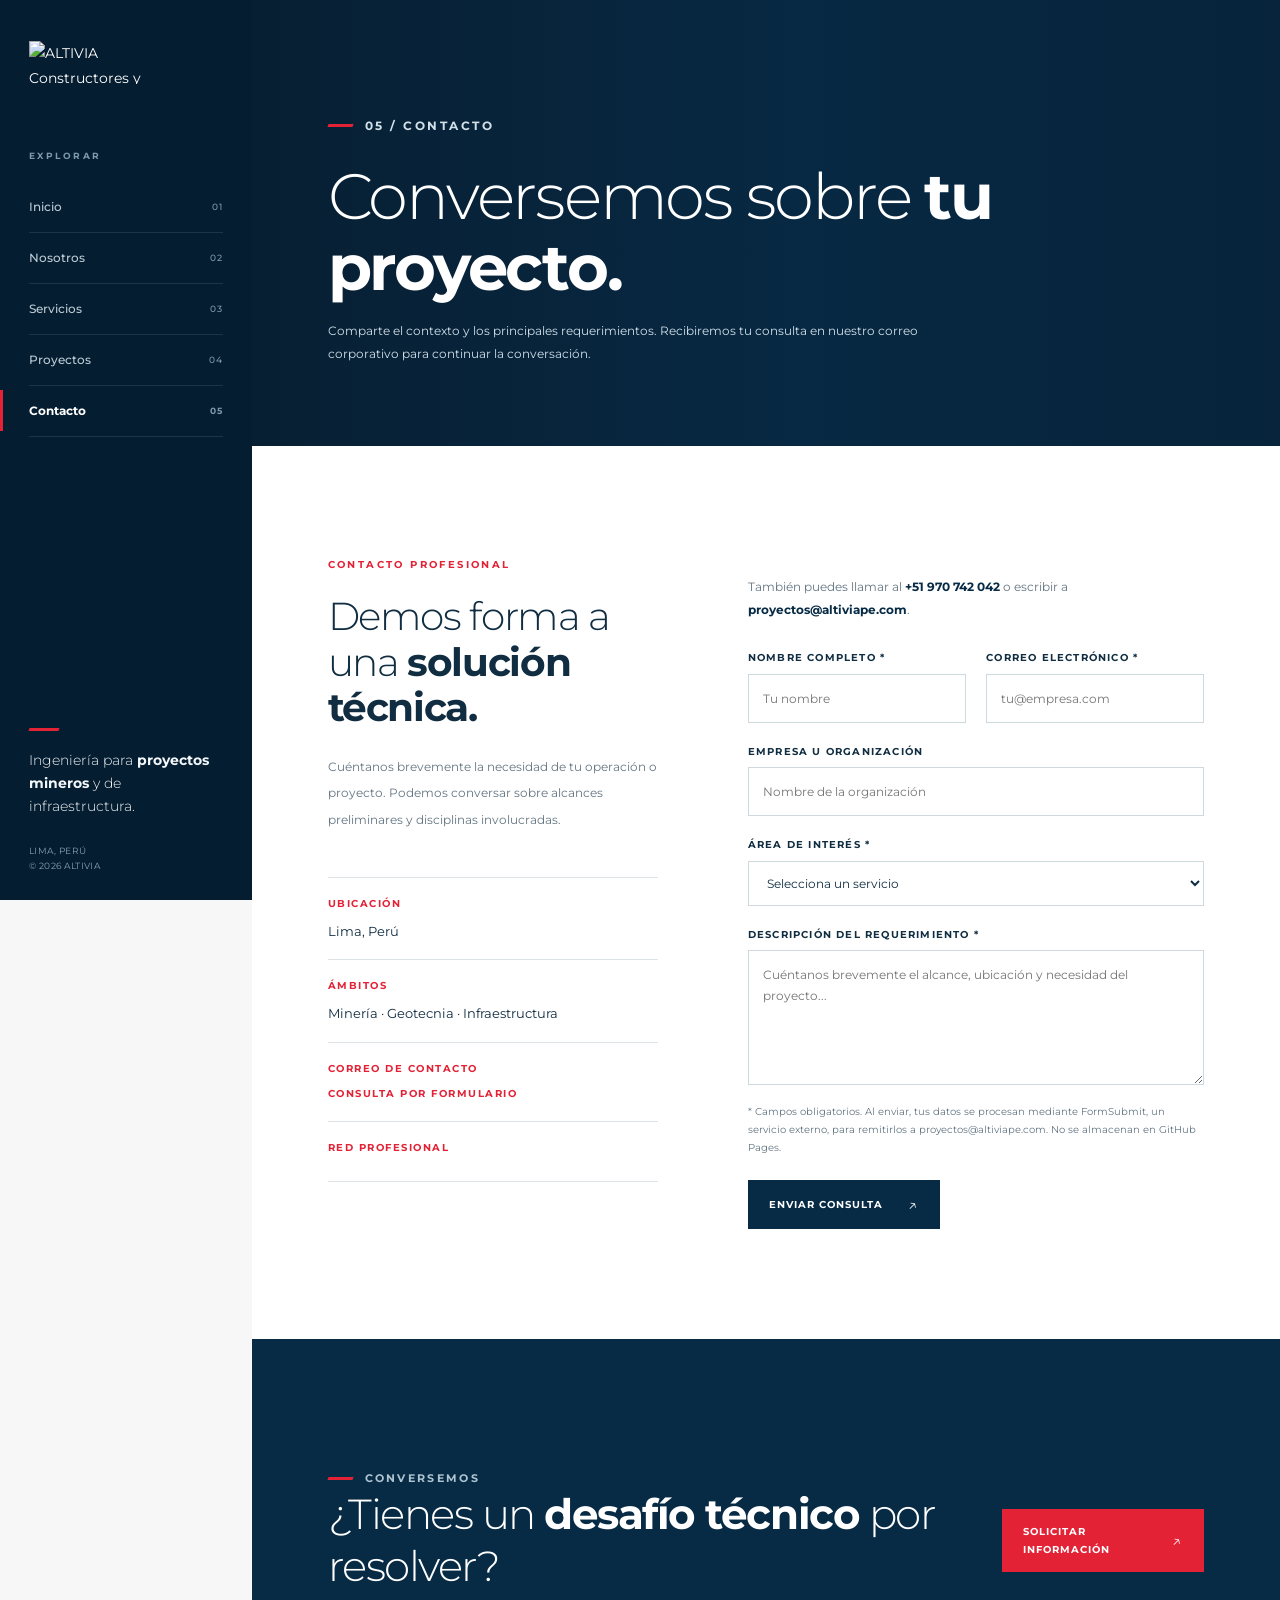
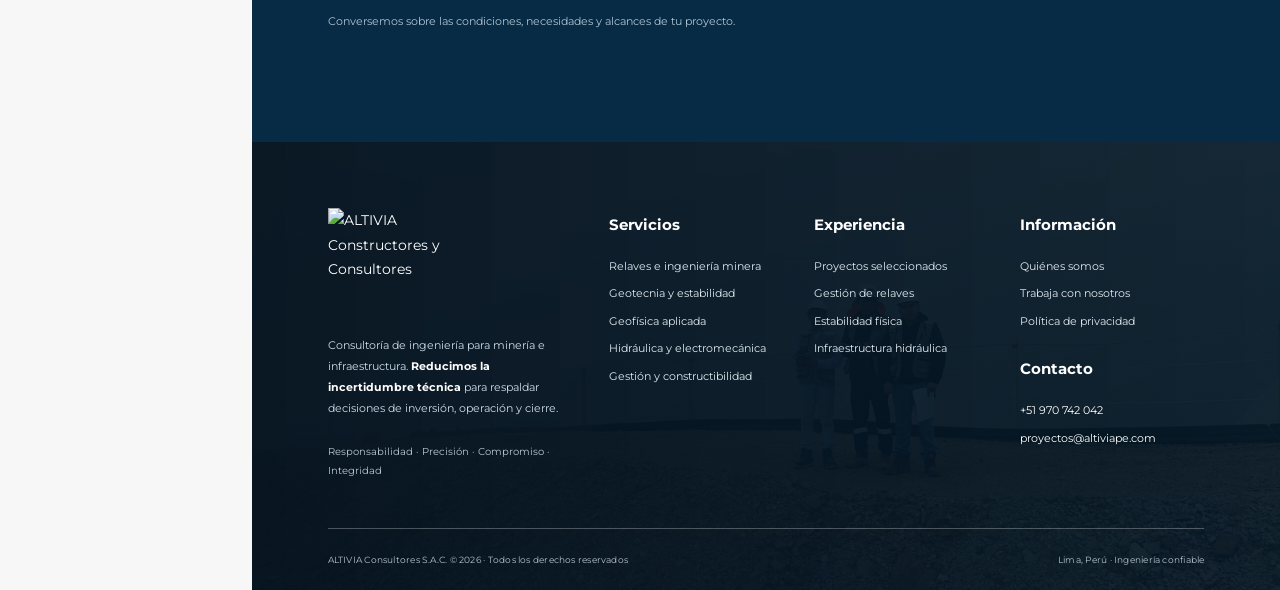
==== commit 00e03e4d: "Add files via upload" ====
--- a/contacto.html
+++ b/contacto.html
@@ -1,10 +1,10 @@
 <!DOCTYPE html>
-<html lang="es"><head><meta charset="utf-8"/><meta content="width=device-width,initial-scale=1" name="viewport"/><meta content="#061e30" name="theme-color"/><meta content="Contacta a ALTIVIA para evaluar requerimientos de ingeniería, geotecnia, relaves e infraestructura." name="description"/><meta content="website" property="og:type"/><meta content="Contacto | ALTIVIA" property="og:title"/><meta content="Contacta a ALTIVIA para evaluar requerimientos de ingeniería, geotecnia, relaves e infraestructura." property="og:description"/><meta content="assets/img/aerial-relaves.webp" property="og:image"/><title>Contacto | ALTIVIA</title><link href="favicon.svg" rel="icon" type="image/svg+xml"/><link href="https://fonts.googleapis.com" rel="preconnect"/><link crossorigin="" href="https://fonts.gstatic.com" rel="preconnect"/><link href="assets/css/styles.css?v=3" rel="stylesheet"/></head><body><div class="layout"><a class="skip" href="#contenido">Saltar al contenido</a>
-<header class="mobile-header"><a aria-label="ALTIVIA, ir al inicio" class="mobile-logo" href="index.html">ALTIVIA<span style="color:var(--red)">/</span></a><button aria-controls="main-sidebar" aria-expanded="false" aria-label="Abrir navegación" class="mobile-nav-trigger" id="mobile-menu" type="button"><span aria-hidden="true" class="burger-icon"><i></i><i></i><i></i></span></button></header>
+<html lang="es"><head><meta charset="utf-8"/><meta content="width=device-width,initial-scale=1" name="viewport"/><meta content="#061e30" name="theme-color"/><meta content="Contacta a ALTIVIA para evaluar requerimientos de ingeniería, geotecnia, relaves e infraestructura." name="description"/><meta content="website" property="og:type"/><meta content="Contacto | ALTIVIA" property="og:title"/><meta content="Contacta a ALTIVIA para evaluar requerimientos de ingeniería, geotecnia, relaves e infraestructura." property="og:description"/><meta content="assets/img/aerial-relaves.webp" property="og:image"/><title>Contacto | ALTIVIA</title><link href="favicon.png" rel="icon" type="image/png"/><link href="apple-touch-icon.png" rel="apple-touch-icon"/><link href="https://fonts.googleapis.com" rel="preconnect"/><link crossorigin="" href="https://fonts.gstatic.com" rel="preconnect"/><link href="assets/css/styles.css?v=4" rel="stylesheet"/></head><body><div class="layout"><a class="skip" href="#contenido">Saltar al contenido</a>
+<header class="mobile-header"><a aria-label="ALTIVIA, ir al inicio" class="mobile-logo" href="index.html"><img src="assets/img/logo-horizontal-oficial.png" alt="ALTIVIA Constructores y Consultores" width="186" height="49" decoding="async"/></a><button aria-controls="main-sidebar" aria-expanded="false" aria-label="Abrir navegación" class="mobile-nav-trigger" id="mobile-menu" type="button"><span aria-hidden="true" class="burger-icon"><i></i><i></i><i></i></span></button></header>
 <div aria-hidden="true" class="mobile-scrim" id="mobile-scrim"></div>
-<aside aria-label="Navegación principal" class="sidebar" id="main-sidebar"><a aria-label="ALTIVIA - Inicio" class="brand" href="index.html"><img alt="ALTIVIA" class="brand-img" height="45" src="assets/img/altivia-logotipo-blanco.png" width="164"/><span class="brand-sub">Consultoría e ingeniería</span></a><div class="sidebar-lab">Explorar</div><nav class="site-nav"><a class="nav-link" href="index.html"><span>Inicio</span><span class="nav-no">01</span></a><a class="nav-link" href="nosotros.html"><span>Nosotros</span><span class="nav-no">02</span></a><a class="nav-link" href="servicios.html"><span>Servicios</span><span class="nav-no">03</span></a><a class="nav-link" href="proyectos.html"><span>Proyectos</span><span class="nav-no">04</span></a><a class="nav-link" href="expertos.html"><span>Expertos</span><span class="nav-no">05</span></a><a aria-current="page" class="nav-link current" href="contacto.html"><span>Contacto</span><span class="nav-no">06</span></a></nav><div class="sidebar-bottom"><span class="side-line"></span><p class="side-tagline">Ingeniería para <strong>proyectos mineros</strong> y de infraestructura.</p><p class="side-small">LIMA, PERÚ<br/>© <span id="year">2026</span> ALTIVIA</p></div></aside><main class="main" id="contenido"><section class="sub-hero wrap" style="--hero-image:url('assets/img/equipo-en-campo.webp')"><div class="page-inner" style="width:100%"><div class="hero-content"><p class="eyebrow">06 / Contacto</p><h1>Conversemos sobre <strong>tu proyecto.</strong></h1><p>Comparte el contexto y los principales requerimientos. Recibiremos tu consulta en nuestro correo corporativo para continuar la conversación.</p></div></div></section><section class="section section-white wrap"><div class="page-inner contact-grid"><div class="contact-copy"><p class="section-kicker">Contacto profesional</p><h2 style="margin-top:21px">Demos forma a una <strong>solución técnica.</strong></h2><p class="bodycopy" style="margin-top:24px">Cuéntanos brevemente la necesidad de tu operación o proyecto. Podemos conversar sobre alcances preliminares y disciplinas involucradas.</p><div class="contact-info"><div class="contact-info-item"><span>Ubicación</span><p>Lima, Perú</p></div><div class="contact-info-item"><span>Ámbitos</span><p>Minería · Geotecnia · Infraestructura</p></div><div class="contact-info-item"><span>Correo de contacto</span><p><a data-contact-email="" hidden="" href="#"></a><span class="detail-note">Consulta por formulario</span></p></div><div class="contact-info-item"><span>Red profesional</span><p><a data-linkedin="" hidden="" href="#" rel="noopener noreferrer" target="_blank">LinkedIn de ALTIVIA ↗</a></p></div></div></div><div><p class="contact-phone-inline">También puedes llamar al <a href="tel:+51970742042"><strong>+51 970 742 042</strong></a> o escribir a <a href="mailto:proyectos@altiviape.com"><strong>proyectos@altiviape.com</strong></a>.</p><form accept-charset="UTF-8" action="https://formsubmit.co/proyectos@altiviape.com" id="contact-form" method="POST">
+<aside aria-label="Navegación principal" class="sidebar" id="main-sidebar"><a aria-label="ALTIVIA - Inicio" class="brand" href="index.html"><img alt="ALTIVIA Constructores y Consultores" class="brand-img" height="52" src="assets/img/logo-horizontal-oficial.png" width="198" decoding="async"/></a><div class="sidebar-lab">Explorar</div><nav class="site-nav"><a class="nav-link" href="index.html"><span>Inicio</span><span class="nav-no">01</span></a><a class="nav-link" href="nosotros.html"><span>Nosotros</span><span class="nav-no">02</span></a><a class="nav-link" href="servicios.html"><span>Servicios</span><span class="nav-no">03</span></a><a class="nav-link" href="proyectos.html"><span>Proyectos</span><span class="nav-no">04</span></a><a aria-current="page" class="nav-link current" href="contacto.html"><span>Contacto</span><span class="nav-no">05</span></a></nav><div class="sidebar-bottom"><span class="side-line"></span><p class="side-tagline">Ingeniería para <strong>proyectos mineros</strong> y de infraestructura.</p><p class="side-small">LIMA, PERÚ<br/>© <span id="year">2026</span> ALTIVIA</p></div></aside><main class="main" id="contenido"><section class="sub-hero wrap" style="--hero-image:url('assets/img/equipo-en-campo.webp')"><div class="page-inner" style="width:100%"><div class="hero-content"><p class="eyebrow">05 / Contacto</p><h1>Conversemos sobre <strong>tu proyecto.</strong></h1><p>Comparte el contexto y los principales requerimientos. Recibiremos tu consulta en nuestro correo corporativo para continuar la conversación.</p></div></div></section><section class="section section-white wrap"><div class="page-inner contact-grid"><div class="contact-copy"><p class="section-kicker">Contacto profesional</p><h2 style="margin-top:21px">Demos forma a una <strong>solución técnica.</strong></h2><p class="bodycopy" style="margin-top:24px">Cuéntanos brevemente la necesidad de tu operación o proyecto. Podemos conversar sobre alcances preliminares y disciplinas involucradas.</p><div class="contact-info"><div class="contact-info-item"><span>Ubicación</span><p>Lima, Perú</p></div><div class="contact-info-item"><span>Ámbitos</span><p>Minería · Geotecnia · Infraestructura</p></div><div class="contact-info-item"><span>Correo de contacto</span><p><a data-contact-email="" hidden="" href="#"></a><span class="detail-note">Consulta por formulario</span></p></div><div class="contact-info-item"><span>Red profesional</span><p><a data-linkedin="" hidden="" href="#" rel="noopener noreferrer" target="_blank">LinkedIn de ALTIVIA ↗</a></p></div></div></div><div><p class="contact-phone-inline">También puedes llamar al <a href="tel:+51970742042"><strong>+51 970 742 042</strong></a> o escribir a <a href="mailto:proyectos@altiviape.com"><strong>proyectos@altiviape.com</strong></a>.</p><form accept-charset="UTF-8" action="https://formsubmit.co/proyectos@altiviape.com" id="contact-form" method="POST">
 <input name="_subject" type="hidden" value="Nueva consulta desde ALTIVIA Web"/>
 <input name="_template" type="hidden" value="table"/>
 <input name="_next" type="hidden" value="https://yersicp-oss.github.io/altivia-web/gracias.html"/>
 <input name="_url" type="hidden" value="https://yersicp-oss.github.io/altivia-web/contacto.html"/>
-<input aria-hidden="true" autocomplete="off" name="_honey" style="position:absolute;left:-9999px" tabindex="-1" type="text"/><div class="form-grid"><div class="field"><label for="nombre">Nombre completo *</label><input autocomplete="name" id="nombre" maxlength="120" name="nombre" placeholder="Tu nombre" required=""/></div><div class="field"><label for="correo">Correo electrónico *</label><input autocomplete="email" id="correo" maxlength="160" name="email" placeholder="tu@empresa.com" required="" type="email"/></div><div class="field field-full"><label for="empresa">Empresa u organización</label><input autocomplete="organization" id="empresa" maxlength="140" name="empresa" placeholder="Nombre de la organización"/></div><div class="field field-full"><label for="servicio">Área de interés *</label><select id="servicio" name="servicio" required=""><option disabled="" selected="" value="">Selecciona un servicio</option><option>Geotecnia minera</option><option>Gestión de relaves</option><option>Investigaciones geofísicas</option><option>Ingeniería civil e hidráulica</option><option>Supervisión y QA/QC</option><option>Evaluación de alternativas</option><option>Otro requerimiento</option></select></div><div class="field field-full"><label for="mensaje">Descripción del requerimiento *</label><textarea id="mensaje" maxlength="3000" minlength="15" name="mensaje" placeholder="Cuéntanos brevemente el alcance, ubicación y necesidad del proyecto..." required=""></textarea></div></div><p class="form-note" style="margin-top:18px">* Campos obligatorios. Al enviar, tus datos se procesan mediante FormSubmit, un servicio externo, para remitirlos a proyectos@altiviape.com. No se almacenan en GitHub Pages.</p><button class="button button-navy" style="margin-top:23px" type="submit">Enviar consulta <span aria-hidden="true" class="arrow">↗</span></button></form></div></div></section><section class="section cta wrap"><div class="page-inner cta-inner"><div><p class="eyebrow">Conversemos</p><h2>¿Tienes un <strong>desafío técnico</strong> por resolver?</h2><p>Conversemos sobre las condiciones, necesidades y alcances de tu proyecto.</p></div><a class="button" href="contacto.html">Solicitar información <span aria-hidden="true" class="arrow">↗</span></a></div></section><footer class="footer footer-pro wrap" role="contentinfo"><div class="page-inner"><div class="footer-columns"><div class="footer-column footer-company"><a class="footer-logo" href="index.html"><img alt="ALTIVIA Consultores" height="45" src="assets/img/altivia-logotipo-blanco.png" width="164"/></a><p>Consultoría de ingeniería para minería e infraestructura. <strong>Reducimos la incertidumbre técnica</strong> para respaldar decisiones de inversión, operación y cierre.</p><p class="footer-values">Responsabilidad · Precisión · Compromiso · Integridad</p></div><div class="footer-column"><h3>Servicios</h3><a href="servicios.html#servicio-1">Relaves e ingeniería minera</a><a href="servicios.html#servicio-2">Geotecnia y estabilidad</a><a href="servicios.html#servicio-3">Geofísica aplicada</a><a href="servicios.html#servicio-4">Hidráulica y electromecánica</a><a href="servicios.html#servicio-5">Gestión y constructibilidad</a></div><div class="footer-column"><h3>Experiencia</h3><a href="proyectos.html">Proyectos seleccionados</a><a href="proyectos.html?categoria=relaves">Gestión de relaves</a><a href="proyectos.html?categoria=geotecnia">Estabilidad física</a><a href="proyectos.html?categoria=agua">Infraestructura hidráulica</a><a href="expertos.html">Equipo de expertos</a></div><div class="footer-column"><h3>Información</h3><a href="nosotros.html">Quiénes somos</a><a href="expertos.html">Nuestros especialistas</a><a href="mailto:proyectos@altiviape.com?subject=Postulaci%C3%B3n%20ALTIVIA">Trabaja con nosotros</a><a href="privacidad.html">Política de privacidad</a><h3 class="footer-contact-title">Contacto</h3><a class="footer-contact-link" href="tel:+51970742042">+51 970 742 042</a><a class="footer-contact-link" href="mailto:proyectos@altiviape.com">proyectos@altiviape.com</a></div></div><div class="footer-bottom"><span>ALTIVIA Consultores S.A.C. © <span class="footer-year">2026</span> · Todos los derechos reservados</span><span>Lima, Perú · Ingeniería confiable</span></div></div></footer></main></div><script defer="" src="assets/js/config.js?v=3"></script><script defer="" src="assets/js/main.js?v=3"></script></body></html>+<input aria-hidden="true" autocomplete="off" name="_honey" style="position:absolute;left:-9999px" tabindex="-1" type="text"/><div class="form-grid"><div class="field"><label for="nombre">Nombre completo *</label><input autocomplete="name" id="nombre" maxlength="120" name="nombre" placeholder="Tu nombre" required=""/></div><div class="field"><label for="correo">Correo electrónico *</label><input autocomplete="email" id="correo" maxlength="160" name="email" placeholder="tu@empresa.com" required="" type="email"/></div><div class="field field-full"><label for="empresa">Empresa u organización</label><input autocomplete="organization" id="empresa" maxlength="140" name="empresa" placeholder="Nombre de la organización"/></div><div class="field field-full"><label for="servicio">Área de interés *</label><select id="servicio" name="servicio" required=""><option disabled="" selected="" value="">Selecciona un servicio</option><option>Geotecnia minera</option><option>Gestión de relaves</option><option>Investigaciones geofísicas</option><option>Ingeniería civil e hidráulica</option><option>Supervisión y QA/QC</option><option>Evaluación de alternativas</option><option>Otro requerimiento</option></select></div><div class="field field-full"><label for="mensaje">Descripción del requerimiento *</label><textarea id="mensaje" maxlength="3000" minlength="15" name="mensaje" placeholder="Cuéntanos brevemente el alcance, ubicación y necesidad del proyecto..." required=""></textarea></div></div><p class="form-note" style="margin-top:18px">* Campos obligatorios. Al enviar, tus datos se procesan mediante FormSubmit, un servicio externo, para remitirlos a proyectos@altiviape.com. No se almacenan en GitHub Pages.</p><button class="button button-navy" style="margin-top:23px" type="submit">Enviar consulta <span aria-hidden="true" class="arrow">↗</span></button></form></div></div></section><section class="section cta wrap"><div class="page-inner cta-inner"><div><p class="eyebrow">Conversemos</p><h2>¿Tienes un <strong>desafío técnico</strong> por resolver?</h2><p>Conversemos sobre las condiciones, necesidades y alcances de tu proyecto.</p></div><a class="button" href="contacto.html">Solicitar información <span aria-hidden="true" class="arrow">↗</span></a></div></section><footer class="footer footer-pro wrap" role="contentinfo"><div class="page-inner"><div class="footer-columns"><div class="footer-column footer-company"><a class="footer-logo" href="index.html"><img alt="ALTIVIA Constructores y Consultores" height="94" src="assets/img/logo-pie-oficial.png" width="196" loading="lazy" decoding="async"/></a><p>Consultoría de ingeniería para minería e infraestructura. <strong>Reducimos la incertidumbre técnica</strong> para respaldar decisiones de inversión, operación y cierre.</p><p class="footer-values">Responsabilidad · Precisión · Compromiso · Integridad</p></div><div class="footer-column"><h3>Servicios</h3><a href="servicios.html#servicio-1">Relaves e ingeniería minera</a><a href="servicios.html#servicio-2">Geotecnia y estabilidad</a><a href="servicios.html#servicio-3">Geofísica aplicada</a><a href="servicios.html#servicio-4">Hidráulica y electromecánica</a><a href="servicios.html#servicio-5">Gestión y constructibilidad</a></div><div class="footer-column"><h3>Experiencia</h3><a href="proyectos.html">Proyectos seleccionados</a><a href="proyectos.html?categoria=relaves">Gestión de relaves</a><a href="proyectos.html?categoria=geotecnia">Estabilidad física</a><a href="proyectos.html?categoria=agua">Infraestructura hidráulica</a></div><div class="footer-column"><h3>Información</h3><a href="nosotros.html">Quiénes somos</a><a href="mailto:proyectos@altiviape.com?subject=Postulaci%C3%B3n%20ALTIVIA">Trabaja con nosotros</a><a href="privacidad.html">Política de privacidad</a><h3 class="footer-contact-title">Contacto</h3><a class="footer-contact-link" href="tel:+51970742042">+51 970 742 042</a><a class="footer-contact-link" href="mailto:proyectos@altiviape.com">proyectos@altiviape.com</a></div></div><div class="footer-bottom"><span>ALTIVIA Consultores S.A.C. © <span class="footer-year">2026</span> · Todos los derechos reservados</span><span>Lima, Perú · Ingeniería confiable</span></div></div></footer></main></div><script defer="" src="assets/js/config.js?v=3"></script><script defer="" src="assets/js/main.js?v=3"></script></body></html>
--- a/assets/css/styles.css
+++ b/assets/css/styles.css
@@ -5,3 +5,63 @@
 @media(max-width:900px){:root{--sidebar:0px}.main{margin-left:0}.sidebar{transform:translateX(-105%);transition:transform .3s var(--ease);width:min(310px,80vw);padding-top:84px;box-shadow:10px 0 40px #0002}.sidebar.open{transform:translateX(0)}.mobile-header{position:fixed;display:flex;align-items:center;justify-content:space-between;z-index:60;top:0;left:0;right:0;height:65px;background:#061e30f5;padding:0 23px;color:#fff;backdrop-filter:blur(12px)}.mobile-logo{font-size:20px;font-weight:800;letter-spacing:-.05em}.mobile-nav-trigger{display:flex;align-items:center;justify-content:center;width:42px;height:42px;border:1px solid #ffffff4a;background:transparent;color:#fff;z-index:63}.burger-icon{display:flex;flex-direction:column;gap:5px}.burger-icon i{display:block;width:19px;height:1.5px;background:#fff}.mobile-scrim{position:fixed;display:block;z-index:45;inset:0;background:#00131fa6;opacity:0;visibility:hidden;transition:.25s}.mobile-scrim.open{visibility:visible;opacity:1}.top-rail{top:65px}.hero{min-height:690px;height:85vh}.hero-content{padding-top:150px;padding-bottom:125px}.hero h1{font-size:clamp(46px,8vw,76px)}.hero:before{background-position:center,56% center}.sub-hero{padding-top:65px;min-height:400px}.sub-hero .hero-content{padding-top:90px;padding-bottom:70px}.wrap{padding-left:clamp(24px,5vw,65px);padding-right:clamp(24px,5vw,65px)}.section-head{flex-direction:column;gap:12px}.section-intro{padding-top:0}.about-photo{height:450px}.contact-grid{gap:45px}}
 @media(max-width:620px){body{font-size:13px}.top-rail{display:none}.hero{min-height:670px;height:90svh}.hero h1{font-size:clamp(40px,11vw,59px)}.hero-desc{font-size:12px}.hero-content{padding-top:90px}.hero-footer{font-size:8px}.section{padding-top:74px;padding-bottom:74px}.section-title{font-size:36px}.section-head{margin-bottom:34px}.two-col,.contact-grid{grid-template-columns:1fr}.about-photo{height:380px;order:-1}.mini-metrics{gap:13px}.mini-metric span{font-size:9px}.service-list,.project-grid{grid-template-columns:1fr}.service{min-height:230px;padding:28px}.service h3{margin-top:20px}.project-media{aspect-ratio:1.44}.values-grid{grid-template-columns:1fr;gap:28px}.image-band{min-height:460px}.image-band .band-body{padding:75px 0}.cta-inner{align-items:start;flex-direction:column;gap:28px}.footer-inner{flex-direction:column;align-items:start}.footer-links{flex-wrap:wrap}.sub-hero h1{font-size:clamp(39px,10vw,55px)}.project-search{margin-left:0;width:100%}.filter-buttons{width:100%}.filter-btn{font-size:9px;padding:9px 12px}.number-list{grid-template-columns:1fr}.service-detail{grid-template-columns:50px 1fr;gap:14px}.service-detail p,.service-detail ul{grid-column:2}.form-grid{grid-template-columns:1fr}.form-grid .field-full{grid-column:auto}.modal{display:block}.modal-photo{min-height:0;max-height:220px;width:100%;object-fit:cover}.modal-body{padding:32px 25px}.modal-body h2{font-size:25px}.hero-index{display:none}}
 @media(prefers-reduced-motion:reduce){html{scroll-behavior:auto}*,*:before,*:after{transition:none!important;animation:none!important}}
+
+/* ALTIVIA v1.1 — corrección responsive de la ficha de servicios */
+.service-detail > div { min-width: 0; overflow-wrap: break-word; }
+.service-detail > h2 { min-width: 0; }
+@media (max-width: 900px) {
+  .service-detail { grid-template-columns: 48px minmax(0, 1fr); column-gap: 16px; row-gap: 15px; }
+  .service-detail > h2 { grid-column: 2; }
+  .service-detail > div { grid-column: 2; }
+}
+@media (max-width: 620px) {
+  .service-detail { grid-template-columns: 42px minmax(0, 1fr); padding: 27px 0 31px; column-gap: 12px; row-gap: 14px; }
+  .service-detail > .service-n { grid-column: 1; grid-row: 1; padding-top: 5px; }
+  .service-detail > h2 { grid-column: 2; grid-row: 1; font-size: clamp(21px, 5.6vw, 27px); line-height: 1.24; }
+  .service-detail > div { grid-column: 1 / -1; grid-row: 2; width: 100%; }
+  .service-detail > div p, .service-detail > div ul { grid-column: auto; font-size: 13px; line-height: 1.85; }
+  .service-detail > div ul { padding-left: 23px; margin-top: 12px; }
+  .service-detail > div li { margin-bottom: 7px; }
+}
+
+/* ALTIVIA v2.0: equipo, portafolio y footer editorial corporativo */
+.portfolio-stats{display:grid;grid-template-columns:repeat(3,minmax(0,1fr));gap:18px;margin:0 0 45px;border-top:1px solid var(--line);border-bottom:1px solid var(--line);padding:26px 0}
+.portfolio-stats div{display:flex;align-items:baseline;gap:14px}.portfolio-stats strong{font-size:clamp(31px,3.2vw,48px);font-weight:300;letter-spacing:-.06em;color:var(--navy)}.portfolio-stats span{font-size:10px;letter-spacing:.06em;color:var(--muted);text-transform:uppercase;line-height:1.4}
+.project-client{color:#234864;font-size:10px;margin:8px 0 12px;font-weight:650}
+.project-empty,.portfolio-disclaimer{color:var(--muted);font-size:11px;line-height:1.9}.project-empty{padding:24px 0}.portfolio-disclaimer{margin-top:32px;max-width:900px}
+.project-card .project-media img{object-fit:cover;object-position:center}
+.project-card .project-content h3{line-height:1.3}
+.modal-meta{font-size:11px;color:var(--navy);font-weight:700;border-top:1px solid var(--line);border-bottom:1px solid var(--line);padding:12px 0;margin:17px 0;line-height:1.7}
+.modal-credit{font-size:10px;color:var(--muted);margin-top:24px}
+.experts-grid{display:grid;grid-template-columns:repeat(5,minmax(0,1fr));gap:20px}
+.expert-card{min-width:0;border-top:2px solid #e3e8eb;padding-top:12px}
+.expert-photo{aspect-ratio:4/4.6;background:#e6ebef;overflow:hidden}
+.expert-photo img{width:100%;height:100%;object-fit:cover;object-position:center top;filter:grayscale(100%);transition:filter .3s}
+.expert-card:hover .expert-photo img{filter:grayscale(25%)}
+.expert-info{padding:18px 0 5px}.expert-years{display:block;font-size:11px;font-weight:700;color:var(--red);margin-bottom:12px}
+.expert-info h3{font-size:clamp(15px,1.3vw,20px);line-height:1.24;letter-spacing:-.035em;margin-bottom:9px}
+.expert-role{font-size:9px;letter-spacing:.065em;color:var(--red);text-transform:uppercase;font-weight:700;min-height:40px;line-height:1.5}
+.expert-bio{font-size:10px;color:var(--muted);line-height:1.85;margin-top:15px}
+.team-note{padding:20px 0 0;font-size:10px;color:var(--muted);line-height:1.8}
+.values-four{display:grid;grid-template-columns:repeat(4,minmax(0,1fr));gap:28px}
+.values-four>div{padding-top:24px;border-top:1px solid var(--line)}.values-four span{color:var(--red);font-size:10px;font-weight:700}
+.values-four h3{font-size:17px;font-weight:650;margin:15px 0}.values-four p{color:var(--muted);font-size:11px;line-height:1.9}
+.phase-strip{display:flex;flex-wrap:wrap;gap:0;margin-bottom:42px;border:1px solid var(--line)}.phase-strip>span{flex:1;min-width:110px;text-align:center;padding:16px 10px;text-transform:uppercase;font-size:9px;letter-spacing:.09em;font-weight:700;border-right:1px solid var(--line)}.phase-strip>span:last-child{border-right:0;background:var(--navy);color:#fff}
+.contact-phone-inline{margin:20px 0 28px;color:var(--muted);font-size:12px;line-height:1.9;overflow-wrap:anywhere}.contact-phone-inline strong{color:var(--navy)}
+.legal-content{max-width:860px}.legal-content h2{font-size:23px;font-weight:700;margin:38px 0 13px}.legal-content p{font-size:13px;color:var(--muted);line-height:2}.legal-content a{color:var(--navy);font-weight:700;text-decoration:underline}.legal-content .legal-note{font-size:11px;padding:16px 18px;border-left:3px solid var(--red);background:#f5f6f7;margin-top:35px}
+.footer.footer-pro{background:linear-gradient(90deg,rgba(3,18,30,.97),rgba(4,23,38,.91)),url('../img/equipo-deposito.webp') center center/cover no-repeat;color:#fff;padding-top:66px;padding-bottom:0;position:relative}
+.footer-pro .footer-columns{display:grid;grid-template-columns:1.45fr 1fr 1fr 1.1fr;column-gap:clamp(20px,3vw,54px);row-gap:38px}
+.footer-pro .footer-logo{display:block;max-width:150px;margin-bottom:23px}.footer-pro .footer-logo img{max-width:150px;width:100%;object-fit:contain}
+.footer-pro .footer-column{display:flex;flex-direction:column;align-items:start;min-width:0;gap:10px}
+.footer-pro .footer-column>p{font-size:11px;color:#d0dde6;line-height:1.9;max-width:290px}.footer-pro .footer-column>p strong{color:#fff}
+.footer-pro .footer-values{font-size:10px!important;color:#b7c8d3!important;margin-top:13px}
+.footer-pro .footer-column h3{font-size:15px;line-height:1.5;font-weight:700;letter-spacing:0;color:white;margin:6px 0 11px}
+.footer-pro .footer-column>a:not(.footer-logo){font-size:11px;line-height:1.6;color:#e0eaf0;transition:color .18s;overflow-wrap:anywhere}
+.footer-pro .footer-column>a:hover{color:#fff;text-decoration:underline;text-decoration-color:var(--red);text-underline-offset:5px}
+.footer-pro .footer-contact-title{margin-top:18px!important}
+.footer-pro .footer-contact-link{font-size:11px!important;color:#fff!important}
+.footer-pro .footer-bottom{border-top:1px solid #ffffff44;display:flex;justify-content:space-between;align-items:center;gap:20px;font-size:9px;letter-spacing:.025em;color:#b3c4cf;margin-top:48px;padding:24px 0;line-height:1.5}
+@media(max-width:1270px){.experts-grid{grid-template-columns:repeat(3,minmax(0,1fr))}.footer-pro .footer-columns{grid-template-columns:repeat(2,minmax(0,1fr))}}
+@media(max-width:900px){.experts-grid{grid-template-columns:repeat(3,minmax(0,1fr))}.footer-pro .footer-columns{grid-template-columns:repeat(2,minmax(0,1fr))}}
+@media(max-width:620px){.experts-grid{grid-template-columns:repeat(2,minmax(0,1fr));gap:16px}.expert-info h3{font-size:15px}.expert-bio{font-size:10px}.expert-role{font-size:9px}.portfolio-stats{gap:12px;padding:18px 0 22px}.portfolio-stats div{flex-direction:column;gap:3px;align-items:start}.portfolio-stats span{font-size:8px}.portfolio-stats strong{font-size:32px}.phase-strip{display:grid;grid-template-columns:repeat(2,minmax(0,1fr))}.phase-strip>span{min-width:0}.phase-strip>span:nth-child(2n){border-right:0}.footer.footer-pro{padding-top:55px}.footer-pro .footer-columns{grid-template-columns:1fr 1fr;gap:31px 20px}.footer-pro .footer-company{grid-column:1/-1}.footer-pro .footer-bottom{align-items:flex-start;flex-direction:column;gap:6px;margin-top:35px;padding-bottom:27px}.footer-pro .footer-column>a:not(.footer-logo){font-size:10px}.footer-pro .footer-column h3{font-size:13px}.values-four{grid-template-columns:1fr 1fr;gap:18px}.contact-phone-inline{font-size:11px}}
+@media(max-width:380px){.experts-grid{grid-template-columns:1fr 1fr;gap:12px}.expert-info h3{font-size:14px}.footer-pro .footer-columns{grid-template-columns:1fr}.footer-pro .footer-company{grid-column:auto}}
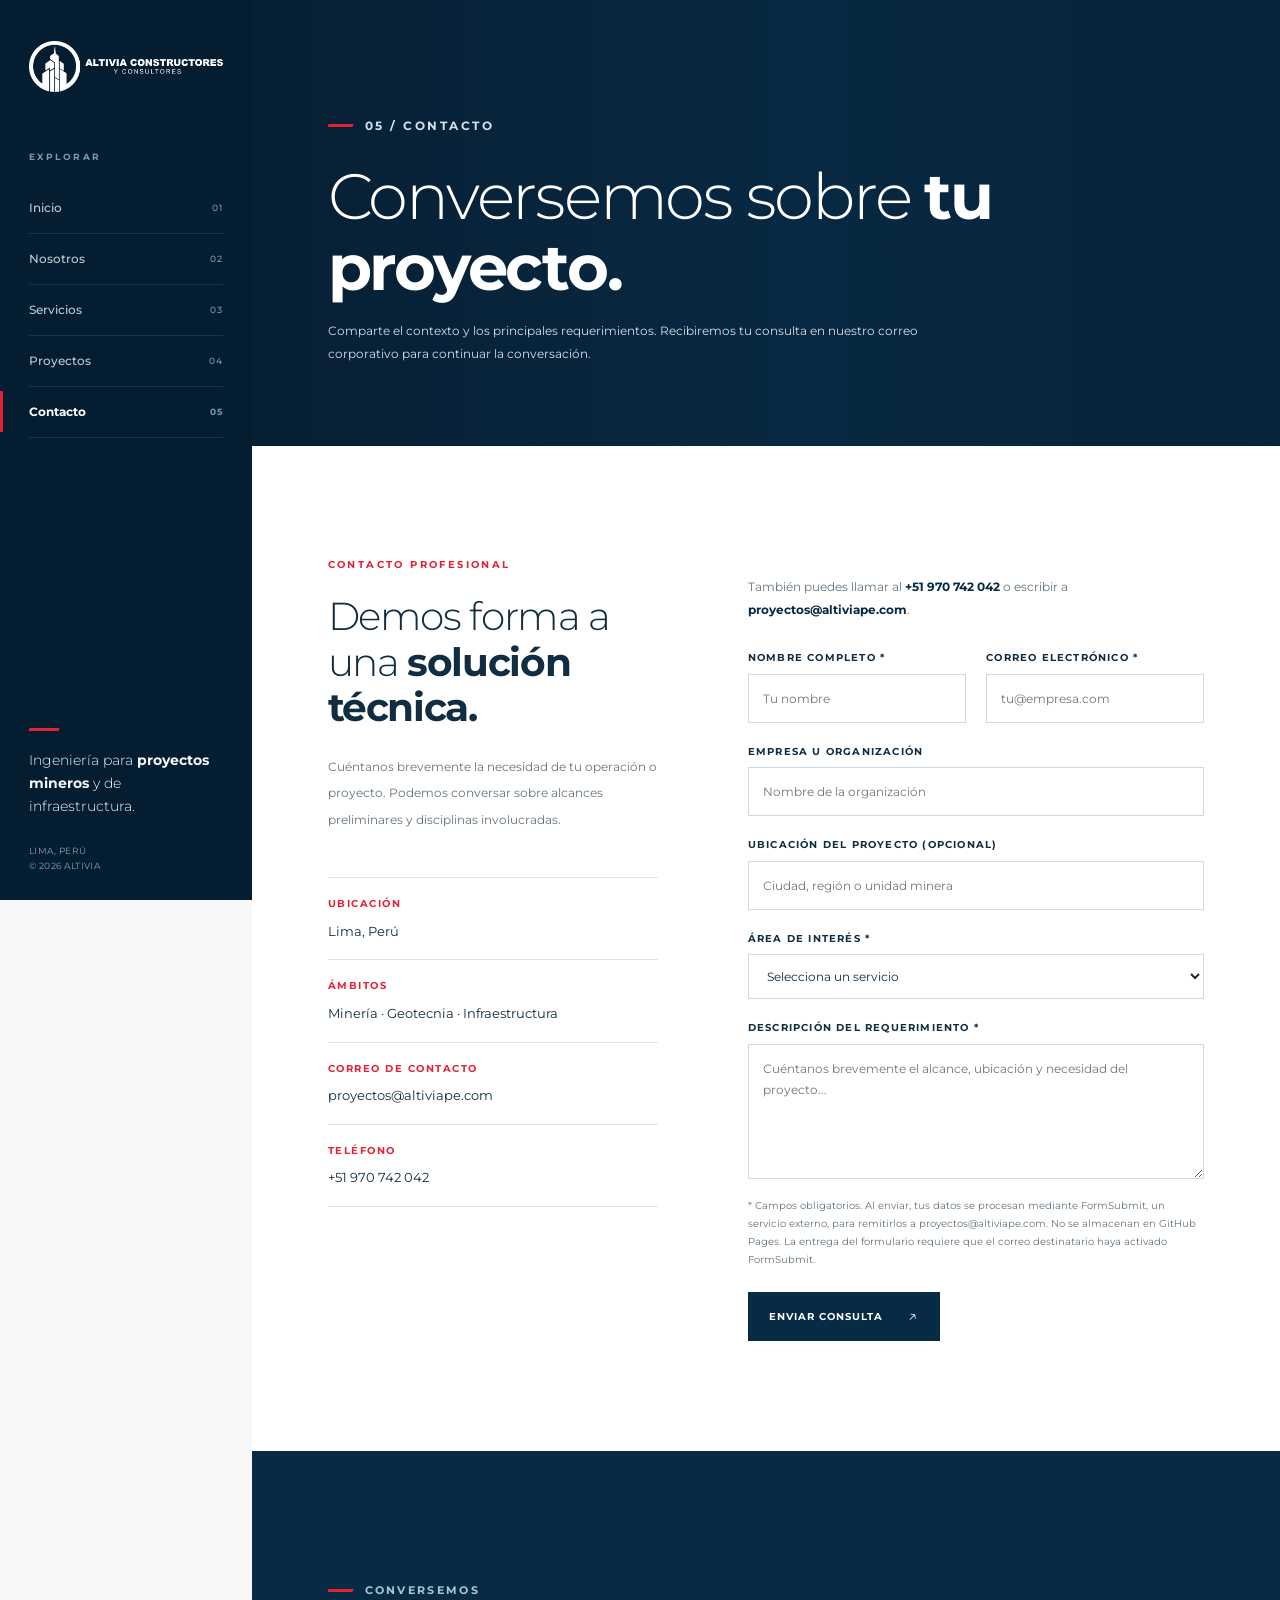
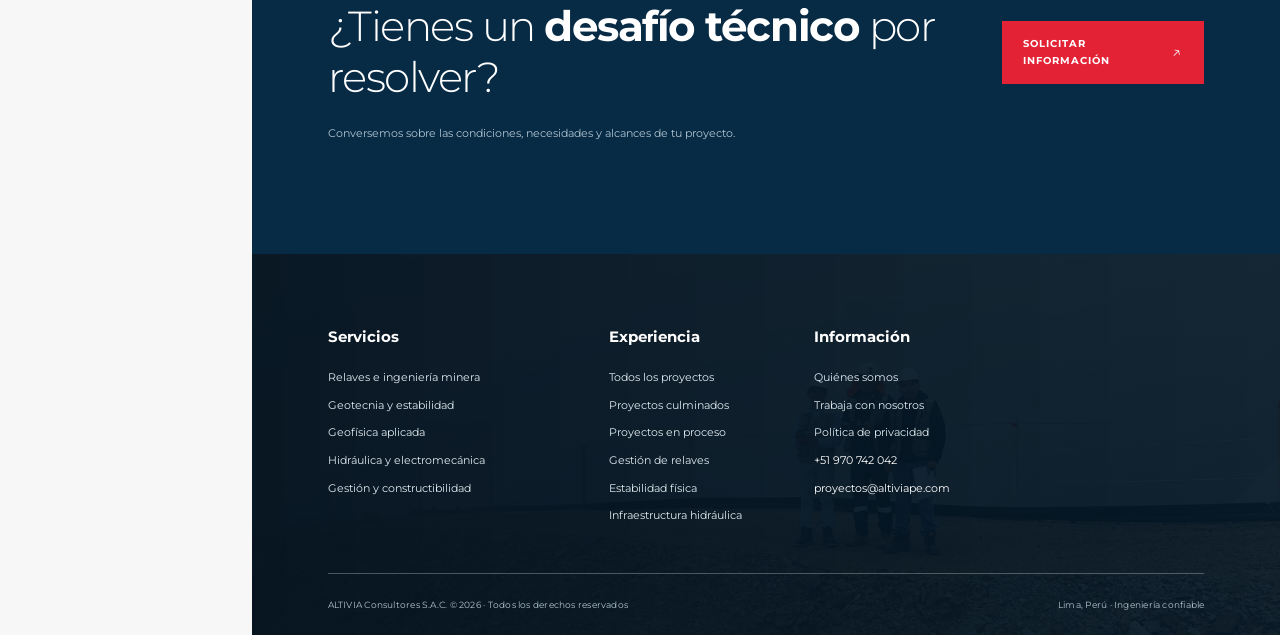
==== commit 98b1e080: "Add files via upload" ====
--- a/contacto.html
+++ b/contacto.html
@@ -1,10 +1,10 @@
 <!DOCTYPE html>
-<html lang="es"><head><meta charset="utf-8"/><meta content="width=device-width,initial-scale=1" name="viewport"/><meta content="#061e30" name="theme-color"/><meta content="Contacta a ALTIVIA para evaluar requerimientos de ingeniería, geotecnia, relaves e infraestructura." name="description"/><meta content="website" property="og:type"/><meta content="Contacto | ALTIVIA" property="og:title"/><meta content="Contacta a ALTIVIA para evaluar requerimientos de ingeniería, geotecnia, relaves e infraestructura." property="og:description"/><meta content="assets/img/aerial-relaves.webp" property="og:image"/><title>Contacto | ALTIVIA</title><link href="favicon.png" rel="icon" type="image/png"/><link href="apple-touch-icon.png" rel="apple-touch-icon"/><link href="https://fonts.googleapis.com" rel="preconnect"/><link crossorigin="" href="https://fonts.gstatic.com" rel="preconnect"/><link href="assets/css/styles.css?v=4" rel="stylesheet"/></head><body><div class="layout"><a class="skip" href="#contenido">Saltar al contenido</a>
+<html lang="es"><head><meta charset="utf-8"/><meta content="width=device-width,initial-scale=1" name="viewport"/><meta content="#061e30" name="theme-color"/><meta content="Contacta a ALTIVIA para evaluar requerimientos de ingeniería, geotecnia, relaves e infraestructura." name="description"/><meta content="website" property="og:type"/><meta content="Contacto | ALTIVIA" property="og:title"/><meta content="Contacta a ALTIVIA para evaluar requerimientos de ingeniería, geotecnia, relaves e infraestructura." property="og:description"/><meta content="assets/img/aerial-relaves.webp" property="og:image"/><title>Contacto | ALTIVIA</title><link href="favicon.png" rel="icon" type="image/png"/><link href="apple-touch-icon.png" rel="apple-touch-icon"/><link href="https://fonts.googleapis.com" rel="preconnect"/><link crossorigin="" href="https://fonts.gstatic.com" rel="preconnect"/><link href="assets/css/styles.css?v=30" rel="stylesheet"/></head><body><div class="layout"><a class="skip" href="#contenido">Saltar al contenido</a>
 <header class="mobile-header"><a aria-label="ALTIVIA, ir al inicio" class="mobile-logo" href="index.html"><img src="assets/img/logo-horizontal-oficial.png" alt="ALTIVIA Constructores y Consultores" width="186" height="49" decoding="async"/></a><button aria-controls="main-sidebar" aria-expanded="false" aria-label="Abrir navegación" class="mobile-nav-trigger" id="mobile-menu" type="button"><span aria-hidden="true" class="burger-icon"><i></i><i></i><i></i></span></button></header>
 <div aria-hidden="true" class="mobile-scrim" id="mobile-scrim"></div>
-<aside aria-label="Navegación principal" class="sidebar" id="main-sidebar"><a aria-label="ALTIVIA - Inicio" class="brand" href="index.html"><img alt="ALTIVIA Constructores y Consultores" class="brand-img" height="52" src="assets/img/logo-horizontal-oficial.png" width="198" decoding="async"/></a><div class="sidebar-lab">Explorar</div><nav class="site-nav"><a class="nav-link" href="index.html"><span>Inicio</span><span class="nav-no">01</span></a><a class="nav-link" href="nosotros.html"><span>Nosotros</span><span class="nav-no">02</span></a><a class="nav-link" href="servicios.html"><span>Servicios</span><span class="nav-no">03</span></a><a class="nav-link" href="proyectos.html"><span>Proyectos</span><span class="nav-no">04</span></a><a aria-current="page" class="nav-link current" href="contacto.html"><span>Contacto</span><span class="nav-no">05</span></a></nav><div class="sidebar-bottom"><span class="side-line"></span><p class="side-tagline">Ingeniería para <strong>proyectos mineros</strong> y de infraestructura.</p><p class="side-small">LIMA, PERÚ<br/>© <span id="year">2026</span> ALTIVIA</p></div></aside><main class="main" id="contenido"><section class="sub-hero wrap" style="--hero-image:url('assets/img/equipo-en-campo.webp')"><div class="page-inner" style="width:100%"><div class="hero-content"><p class="eyebrow">05 / Contacto</p><h1>Conversemos sobre <strong>tu proyecto.</strong></h1><p>Comparte el contexto y los principales requerimientos. Recibiremos tu consulta en nuestro correo corporativo para continuar la conversación.</p></div></div></section><section class="section section-white wrap"><div class="page-inner contact-grid"><div class="contact-copy"><p class="section-kicker">Contacto profesional</p><h2 style="margin-top:21px">Demos forma a una <strong>solución técnica.</strong></h2><p class="bodycopy" style="margin-top:24px">Cuéntanos brevemente la necesidad de tu operación o proyecto. Podemos conversar sobre alcances preliminares y disciplinas involucradas.</p><div class="contact-info"><div class="contact-info-item"><span>Ubicación</span><p>Lima, Perú</p></div><div class="contact-info-item"><span>Ámbitos</span><p>Minería · Geotecnia · Infraestructura</p></div><div class="contact-info-item"><span>Correo de contacto</span><p><a data-contact-email="" hidden="" href="#"></a><span class="detail-note">Consulta por formulario</span></p></div><div class="contact-info-item"><span>Red profesional</span><p><a data-linkedin="" hidden="" href="#" rel="noopener noreferrer" target="_blank">LinkedIn de ALTIVIA ↗</a></p></div></div></div><div><p class="contact-phone-inline">También puedes llamar al <a href="tel:+51970742042"><strong>+51 970 742 042</strong></a> o escribir a <a href="mailto:proyectos@altiviape.com"><strong>proyectos@altiviape.com</strong></a>.</p><form accept-charset="UTF-8" action="https://formsubmit.co/proyectos@altiviape.com" id="contact-form" method="POST">
+<aside aria-label="Navegación principal" class="sidebar" id="main-sidebar"><a aria-label="ALTIVIA - Inicio" class="brand" href="index.html"><img alt="ALTIVIA Constructores y Consultores" class="brand-img" height="52" src="assets/img/logo-horizontal-oficial.png" width="198" decoding="async"/></a><div class="sidebar-lab">Explorar</div><nav class="site-nav"><a class="nav-link" href="index.html"><span>Inicio</span><span class="nav-no">01</span></a><a class="nav-link" href="nosotros.html"><span>Nosotros</span><span class="nav-no">02</span></a><a class="nav-link" href="servicios.html"><span>Servicios</span><span class="nav-no">03</span></a><a class="nav-link" href="proyectos.html"><span>Proyectos</span><span class="nav-no">04</span></a><a aria-current="page" class="nav-link current" href="contacto.html"><span>Contacto</span><span class="nav-no">05</span></a></nav><div class="sidebar-bottom"><span class="side-line"></span><p class="side-tagline">Ingeniería para <strong>proyectos mineros</strong> y de infraestructura.</p><p class="side-small">LIMA, PERÚ<br/>© <span id="year">2026</span> ALTIVIA</p></div></aside><main class="main" id="contenido"><section class="sub-hero wrap" style="--hero-image:url('assets/img/equipo-en-campo.webp')"><div class="page-inner" style="width:100%"><div class="hero-content"><p class="eyebrow">05 / Contacto</p><h1>Conversemos sobre <strong>tu proyecto.</strong></h1><p>Comparte el contexto y los principales requerimientos. Recibiremos tu consulta en nuestro correo corporativo para continuar la conversación.</p></div></div></section><section class="section section-white wrap"><div class="page-inner contact-grid"><div class="contact-copy"><p class="section-kicker">Contacto profesional</p><h2 style="margin-top:21px">Demos forma a una <strong>solución técnica.</strong></h2><p class="bodycopy" style="margin-top:24px">Cuéntanos brevemente la necesidad de tu operación o proyecto. Podemos conversar sobre alcances preliminares y disciplinas involucradas.</p><div class="contact-info"><div class="contact-info-item"><span>Ubicación</span><p>Lima, Perú</p></div><div class="contact-info-item"><span>Ámbitos</span><p>Minería · Geotecnia · Infraestructura</p></div><div class="contact-info-item"><span>Correo de contacto</span><p><a href="mailto:proyectos@altiviape.com">proyectos@altiviape.com</a></p></div><div class="contact-info-item"><span>Teléfono</span><p><a href="tel:+51970742042">+51 970 742 042</a></p></div></div></div><div><p class="contact-phone-inline">También puedes llamar al <a href="tel:+51970742042"><strong>+51 970 742 042</strong></a> o escribir a <a href="mailto:proyectos@altiviape.com"><strong>proyectos@altiviape.com</strong></a>.</p><form accept-charset="UTF-8" action="https://formsubmit.co/proyectos@altiviape.com" id="contact-form" method="POST">
 <input name="_subject" type="hidden" value="Nueva consulta desde ALTIVIA Web"/>
 <input name="_template" type="hidden" value="table"/>
-<input name="_next" type="hidden" value="https://yersicp-oss.github.io/altivia-web/gracias.html"/>
-<input name="_url" type="hidden" value="https://yersicp-oss.github.io/altivia-web/contacto.html"/>
-<input aria-hidden="true" autocomplete="off" name="_honey" style="position:absolute;left:-9999px" tabindex="-1" type="text"/><div class="form-grid"><div class="field"><label for="nombre">Nombre completo *</label><input autocomplete="name" id="nombre" maxlength="120" name="nombre" placeholder="Tu nombre" required=""/></div><div class="field"><label for="correo">Correo electrónico *</label><input autocomplete="email" id="correo" maxlength="160" name="email" placeholder="tu@empresa.com" required="" type="email"/></div><div class="field field-full"><label for="empresa">Empresa u organización</label><input autocomplete="organization" id="empresa" maxlength="140" name="empresa" placeholder="Nombre de la organización"/></div><div class="field field-full"><label for="servicio">Área de interés *</label><select id="servicio" name="servicio" required=""><option disabled="" selected="" value="">Selecciona un servicio</option><option>Geotecnia minera</option><option>Gestión de relaves</option><option>Investigaciones geofísicas</option><option>Ingeniería civil e hidráulica</option><option>Supervisión y QA/QC</option><option>Evaluación de alternativas</option><option>Otro requerimiento</option></select></div><div class="field field-full"><label for="mensaje">Descripción del requerimiento *</label><textarea id="mensaje" maxlength="3000" minlength="15" name="mensaje" placeholder="Cuéntanos brevemente el alcance, ubicación y necesidad del proyecto..." required=""></textarea></div></div><p class="form-note" style="margin-top:18px">* Campos obligatorios. Al enviar, tus datos se procesan mediante FormSubmit, un servicio externo, para remitirlos a proyectos@altiviape.com. No se almacenan en GitHub Pages.</p><button class="button button-navy" style="margin-top:23px" type="submit">Enviar consulta <span aria-hidden="true" class="arrow">↗</span></button></form></div></div></section><section class="section cta wrap"><div class="page-inner cta-inner"><div><p class="eyebrow">Conversemos</p><h2>¿Tienes un <strong>desafío técnico</strong> por resolver?</h2><p>Conversemos sobre las condiciones, necesidades y alcances de tu proyecto.</p></div><a class="button" href="contacto.html">Solicitar información <span aria-hidden="true" class="arrow">↗</span></a></div></section><footer class="footer footer-pro wrap" role="contentinfo"><div class="page-inner"><div class="footer-columns"><div class="footer-column footer-company"><a class="footer-logo" href="index.html"><img alt="ALTIVIA Constructores y Consultores" height="94" src="assets/img/logo-pie-oficial.png" width="196" loading="lazy" decoding="async"/></a><p>Consultoría de ingeniería para minería e infraestructura. <strong>Reducimos la incertidumbre técnica</strong> para respaldar decisiones de inversión, operación y cierre.</p><p class="footer-values">Responsabilidad · Precisión · Compromiso · Integridad</p></div><div class="footer-column"><h3>Servicios</h3><a href="servicios.html#servicio-1">Relaves e ingeniería minera</a><a href="servicios.html#servicio-2">Geotecnia y estabilidad</a><a href="servicios.html#servicio-3">Geofísica aplicada</a><a href="servicios.html#servicio-4">Hidráulica y electromecánica</a><a href="servicios.html#servicio-5">Gestión y constructibilidad</a></div><div class="footer-column"><h3>Experiencia</h3><a href="proyectos.html">Proyectos seleccionados</a><a href="proyectos.html?categoria=relaves">Gestión de relaves</a><a href="proyectos.html?categoria=geotecnia">Estabilidad física</a><a href="proyectos.html?categoria=agua">Infraestructura hidráulica</a></div><div class="footer-column"><h3>Información</h3><a href="nosotros.html">Quiénes somos</a><a href="mailto:proyectos@altiviape.com?subject=Postulaci%C3%B3n%20ALTIVIA">Trabaja con nosotros</a><a href="privacidad.html">Política de privacidad</a><h3 class="footer-contact-title">Contacto</h3><a class="footer-contact-link" href="tel:+51970742042">+51 970 742 042</a><a class="footer-contact-link" href="mailto:proyectos@altiviape.com">proyectos@altiviape.com</a></div></div><div class="footer-bottom"><span>ALTIVIA Consultores S.A.C. © <span class="footer-year">2026</span> · Todos los derechos reservados</span><span>Lima, Perú · Ingeniería confiable</span></div></div></footer></main></div><script defer="" src="assets/js/config.js?v=3"></script><script defer="" src="assets/js/main.js?v=3"></script></body></html>+<input name="_next" type="hidden" value="https://altiviaperu.com/gracias.html"/>
+<input name="_url" type="hidden" value="https://altiviaperu.com/contacto.html"/>
+<input aria-hidden="true" autocomplete="off" name="_honey" style="position:absolute;left:-9999px" tabindex="-1" type="text"/><div class="form-grid"><div class="field"><label for="nombre">Nombre completo *</label><input autocomplete="name" id="nombre" maxlength="120" name="nombre" placeholder="Tu nombre" required=""/></div><div class="field"><label for="correo">Correo electrónico *</label><input autocomplete="email" id="correo" maxlength="160" name="email" placeholder="tu@empresa.com" required="" type="email"/></div><div class="field field-full"><label for="empresa">Empresa u organización</label><input autocomplete="organization" id="empresa" maxlength="140" name="empresa" placeholder="Nombre de la organización"/></div><div class="field field-full"><label for="ubicacion-proyecto">Ubicación del proyecto (opcional)</label><input id="ubicacion-proyecto" name="ubicacion_proyecto" maxlength="160" placeholder="Ciudad, región o unidad minera" autocomplete="off"/></div><div class="field field-full"><label for="servicio">Área de interés *</label><select id="servicio" name="servicio" required=""><option disabled="" selected="" value="">Selecciona un servicio</option><option>Geotecnia minera</option><option>Gestión de relaves</option><option>Investigaciones geofísicas</option><option>Ingeniería civil e hidráulica</option><option>Supervisión y QA/QC</option><option>Evaluación de alternativas</option><option>Otro requerimiento</option></select></div><div class="field field-full"><label for="mensaje">Descripción del requerimiento *</label><textarea id="mensaje" maxlength="3000" minlength="15" name="mensaje" placeholder="Cuéntanos brevemente el alcance, ubicación y necesidad del proyecto..." required=""></textarea></div></div><p class="form-note" style="margin-top:18px">* Campos obligatorios. Al enviar, tus datos se procesan mediante FormSubmit, un servicio externo, para remitirlos a proyectos@altiviape.com. No se almacenan en GitHub Pages. La entrega del formulario requiere que el correo destinatario haya activado FormSubmit.</p><button class="button button-navy" style="margin-top:23px" type="submit">Enviar consulta <span aria-hidden="true" class="arrow">↗</span></button></form></div></div></section><section class="section cta wrap"><div class="page-inner cta-inner"><div><p class="eyebrow">Conversemos</p><h2>¿Tienes un <strong>desafío técnico</strong> por resolver?</h2><p>Conversemos sobre las condiciones, necesidades y alcances de tu proyecto.</p></div><a class="button" href="contacto.html">Solicitar información <span aria-hidden="true" class="arrow">↗</span></a></div></section><footer class="footer footer-pro wrap" role="contentinfo"><div class="page-inner"><div class="footer-columns"><div class="footer-column"><h3>Servicios</h3><a href="servicios.html#servicio-1">Relaves e ingeniería minera</a><a href="servicios.html#servicio-2">Geotecnia y estabilidad</a><a href="servicios.html#servicio-3">Geofísica aplicada</a><a href="servicios.html#servicio-4">Hidráulica y electromecánica</a><a href="servicios.html#servicio-5">Gestión y constructibilidad</a></div><div class="footer-column"><h3>Experiencia</h3><a href="proyectos.html">Todos los proyectos</a><a href="proyectos.html?estado=culminado">Proyectos culminados</a><a href="proyectos.html?estado=en-proceso">Proyectos en proceso</a><a href="proyectos.html?categoria=relaves">Gestión de relaves</a><a href="proyectos.html?categoria=geotecnia">Estabilidad física</a><a href="proyectos.html?categoria=agua">Infraestructura hidráulica</a></div><div class="footer-column"><h3>Información</h3><a href="nosotros.html">Quiénes somos</a><a href="mailto:proyectos@altiviape.com?subject=Postulaci%C3%B3n%20ALTIVIA">Trabaja con nosotros</a><a href="privacidad.html">Política de privacidad</a><a class="footer-contact-link" href="tel:+51970742042">+51 970 742 042</a><a class="footer-contact-link" href="mailto:proyectos@altiviape.com">proyectos@altiviape.com</a></div></div><div class="footer-bottom"><span>ALTIVIA Consultores S.A.C. © <span class="footer-year">2026</span> · Todos los derechos reservados</span><span>Lima, Perú · Ingeniería confiable</span></div></div></footer></main></div><script defer="" src="assets/js/config.js?v=30"></script><script defer="" src="assets/js/main.js?v=30"></script></body></html>
--- a/assets/css/styles.css
+++ b/assets/css/styles.css
@@ -65,3 +65,22 @@
 @media(max-width:900px){.experts-grid{grid-template-columns:repeat(3,minmax(0,1fr))}.footer-pro .footer-columns{grid-template-columns:repeat(2,minmax(0,1fr))}}
 @media(max-width:620px){.experts-grid{grid-template-columns:repeat(2,minmax(0,1fr));gap:16px}.expert-info h3{font-size:15px}.expert-bio{font-size:10px}.expert-role{font-size:9px}.portfolio-stats{gap:12px;padding:18px 0 22px}.portfolio-stats div{flex-direction:column;gap:3px;align-items:start}.portfolio-stats span{font-size:8px}.portfolio-stats strong{font-size:32px}.phase-strip{display:grid;grid-template-columns:repeat(2,minmax(0,1fr))}.phase-strip>span{min-width:0}.phase-strip>span:nth-child(2n){border-right:0}.footer.footer-pro{padding-top:55px}.footer-pro .footer-columns{grid-template-columns:1fr 1fr;gap:31px 20px}.footer-pro .footer-company{grid-column:1/-1}.footer-pro .footer-bottom{align-items:flex-start;flex-direction:column;gap:6px;margin-top:35px;padding-bottom:27px}.footer-pro .footer-column>a:not(.footer-logo){font-size:10px}.footer-pro .footer-column h3{font-size:13px}.values-four{grid-template-columns:1fr 1fr;gap:18px}.contact-phone-inline{font-size:11px}}
 @media(max-width:380px){.experts-grid{grid-template-columns:1fr 1fr;gap:12px}.expert-info h3{font-size:14px}.footer-pro .footer-columns{grid-template-columns:1fr}.footer-pro .footer-company{grid-column:auto}}
+
+/* ALTIVIA v2.1: aplicación de logotipos oficiales PNG */
+.brand{display:flex;flex-direction:column;align-items:flex-start;width:100%;margin-bottom:57px;}
+.brand-img{display:block;width:194px;max-width:100%;height:auto;min-height:0;aspect-ratio:1821 / 481;object-fit:contain;object-position:left center;}
+.mobile-logo{display:flex;align-items:center;height:100%;min-width:0;max-width:calc(100% - 66px);}
+.mobile-logo img{display:block;width:181px;max-width:100%;height:auto;max-height:53px;object-fit:contain;object-position:left center;}
+.footer-pro .footer-logo{display:inline-flex;align-items:center;width:195px;max-width:100%;margin-bottom:22px;}
+.footer-pro .footer-logo img{display:block;width:100%;max-width:195px;height:auto;aspect-ratio:1475 / 706;object-fit:contain;object-position:left center;}
+@media(max-width:900px){
+ .brand{margin-bottom:44px;}
+ .mobile-header{gap:12px;}
+ .mobile-logo img{width:184px;}
+}
+@media(max-width:380px){
+ .mobile-logo img{width:165px;}
+ .footer-pro .footer-logo{width:178px;}
+}
+
+.modal-visual{display:flex;flex-direction:column;background:#e7edf0}.modal-gallery{display:grid;grid-template-columns:repeat(2,minmax(0,1fr));gap:8px;padding:10px;background:#f0f4f6;border-top:1px solid var(--line)}.modal-thumb{border:1px solid #d5dfe6;padding:0;background:#fff;aspect-ratio:1.35;overflow:hidden;transition:border-color .2s,transform .2s}.modal-thumb img{width:100%;height:100%;object-fit:cover;display:block}.modal-thumb.active,.modal-thumb:hover{border-color:var(--navy);transform:translateY(-1px)}@media(max-width:620px){.modal-visual{display:block}.modal-gallery{grid-template-columns:repeat(2,minmax(0,1fr));padding:8px}.modal-thumb{aspect-ratio:1.2}}
